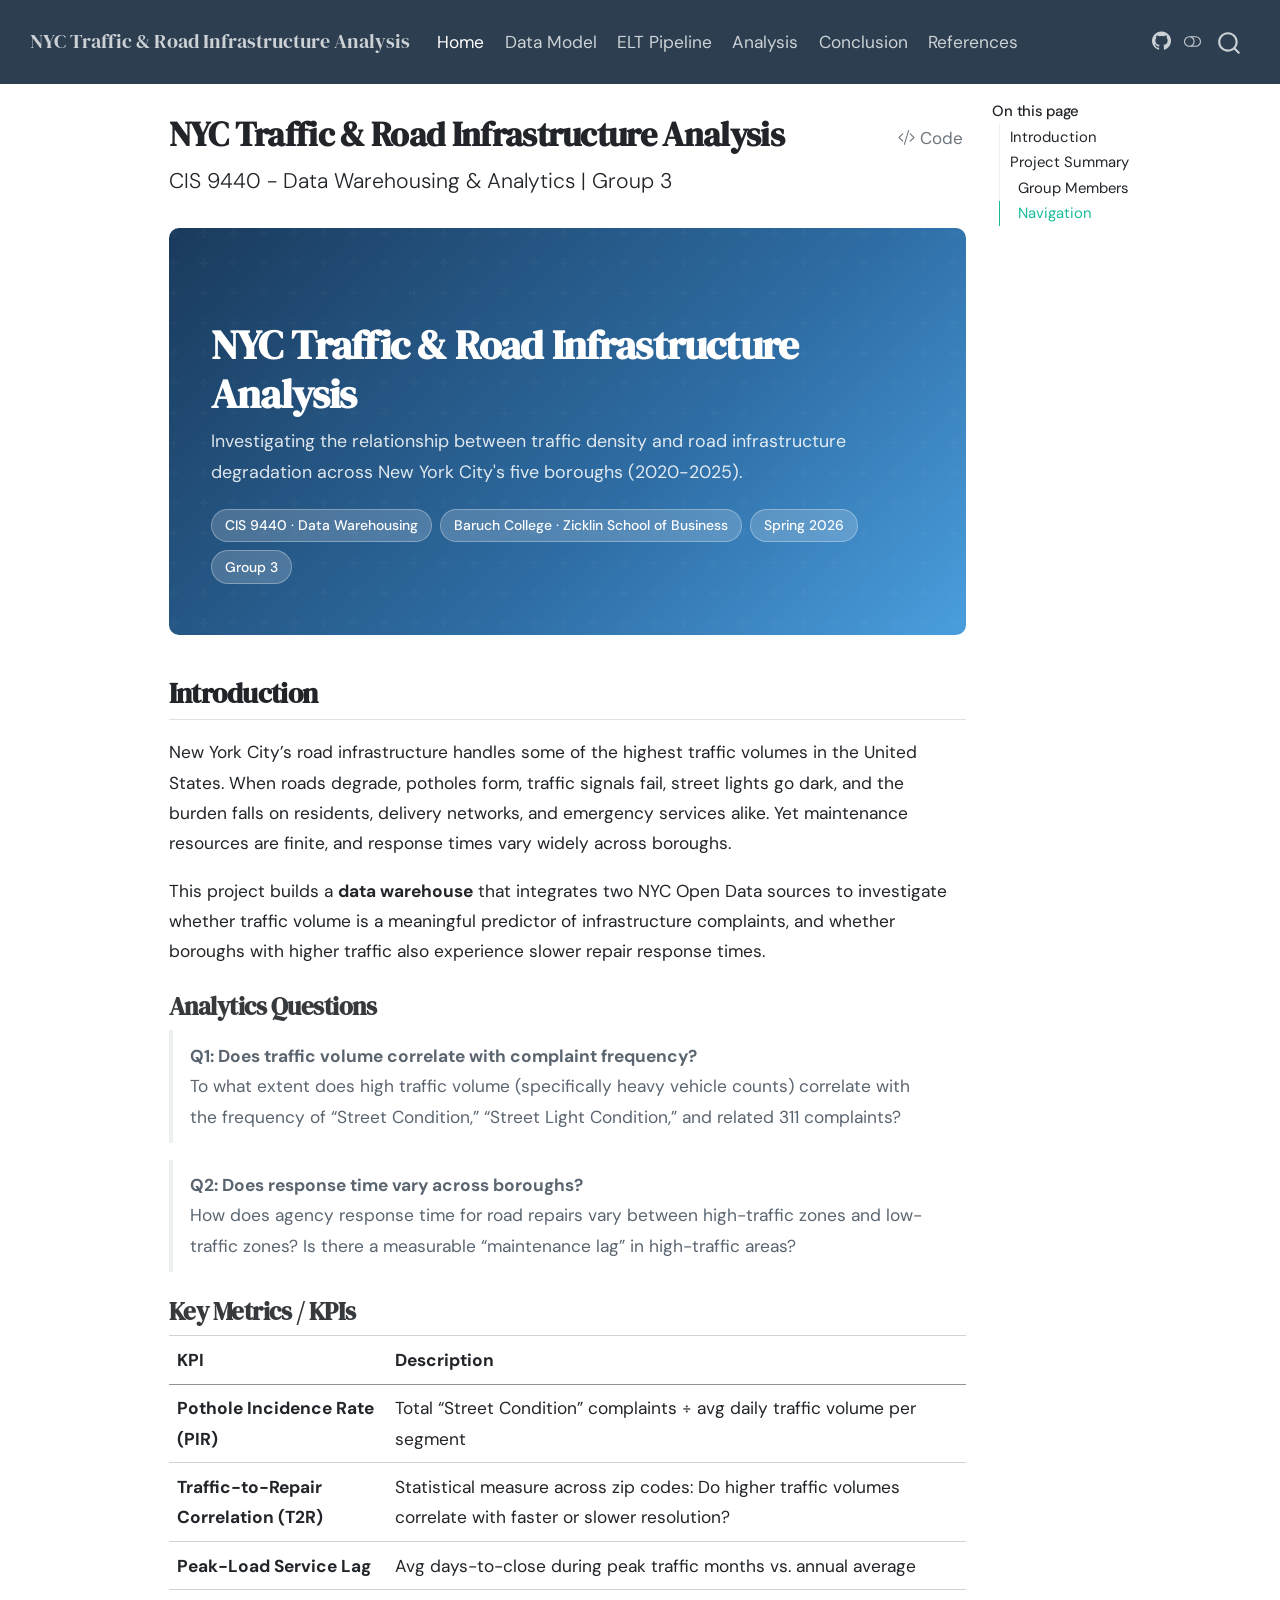
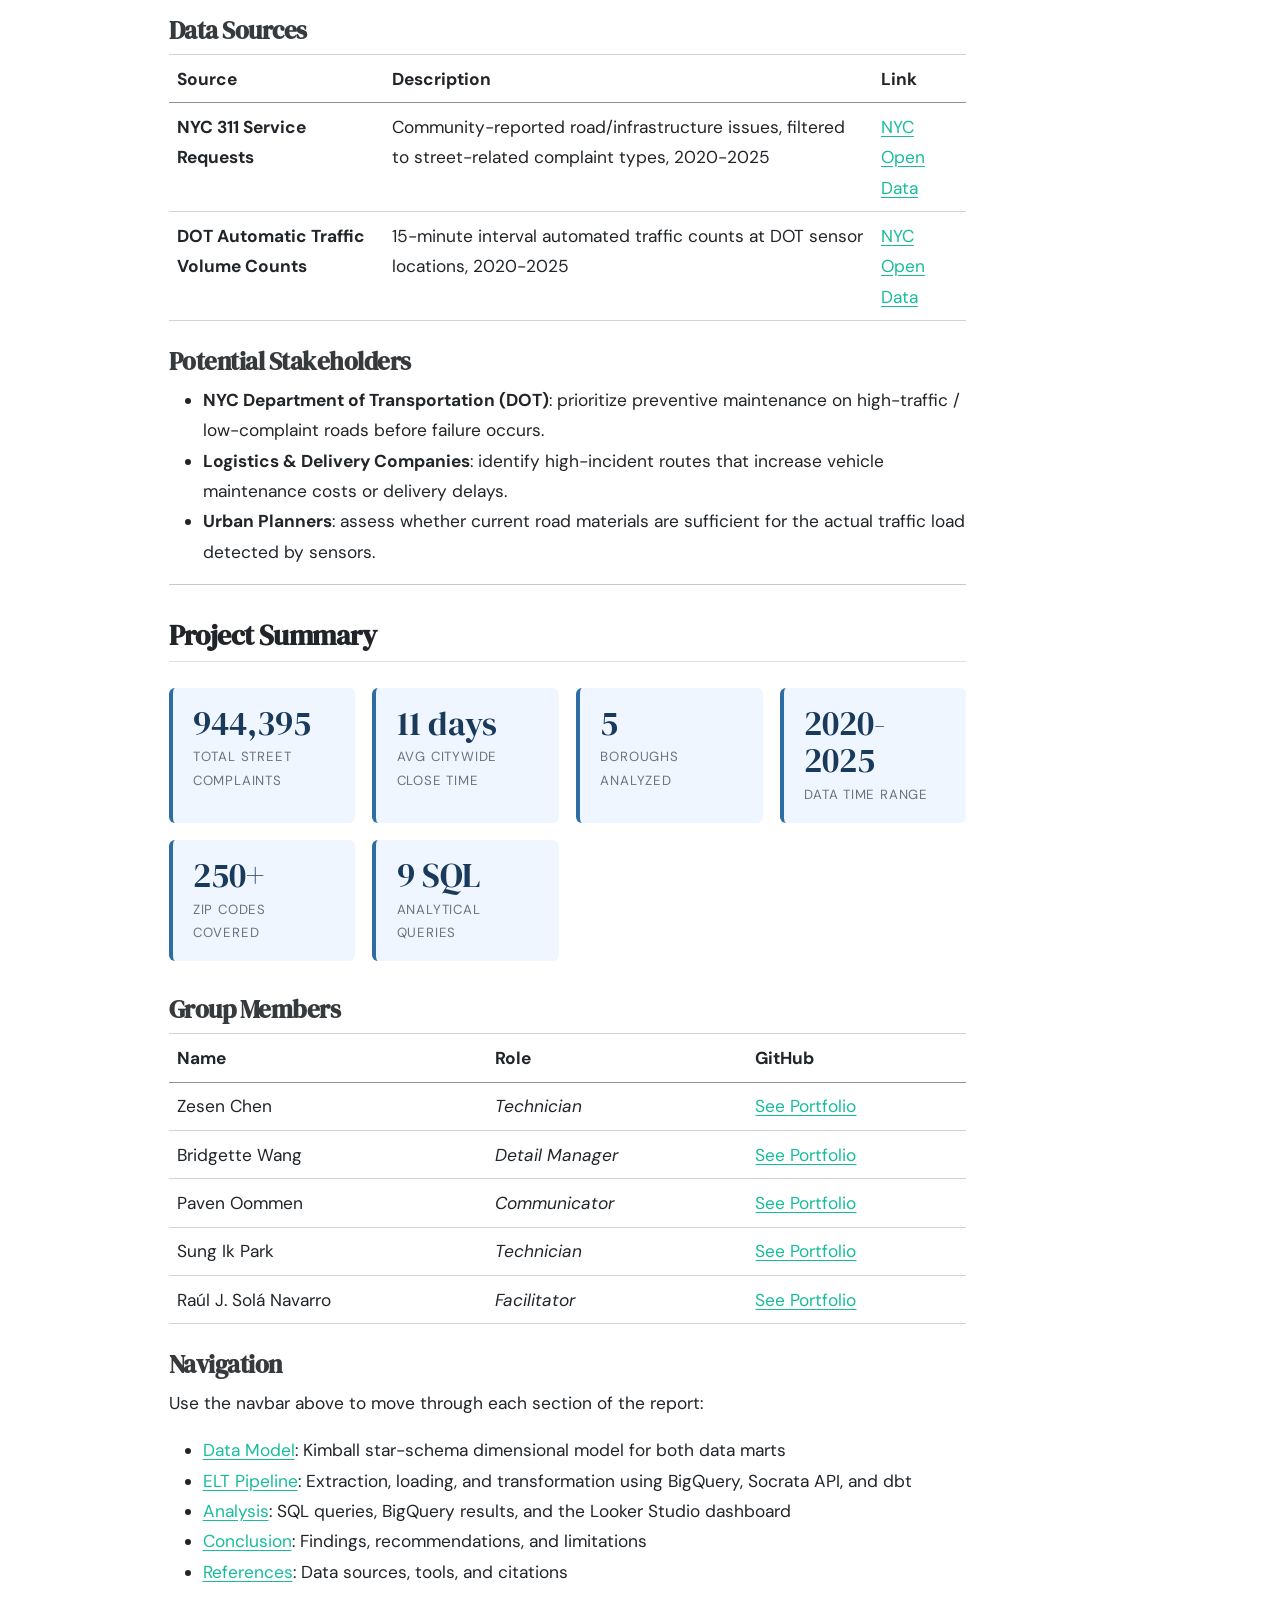
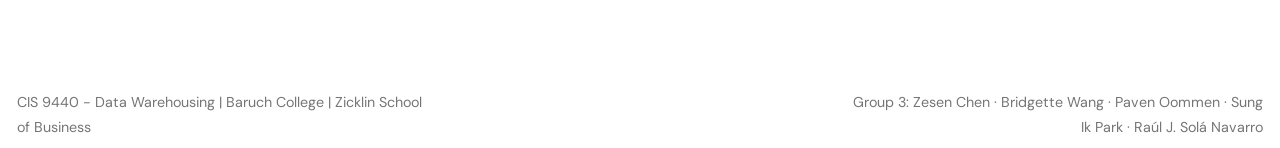
==== docs/index.html @ c773101d "Add final project report" ====
<!DOCTYPE html>
<html xmlns="http://www.w3.org/1999/xhtml" lang="en" xml:lang="en"><head>

<meta charset="utf-8">
<meta name="generator" content="quarto-1.8.27">

<meta name="viewport" content="width=device-width, initial-scale=1.0, user-scalable=yes">


<title>NYC Traffic &amp; Road Infrastructure Analysis</title>
<style>
code{white-space: pre-wrap;}
span.smallcaps{font-variant: small-caps;}
div.columns{display: flex; gap: min(4vw, 1.5em);}
div.column{flex: auto; overflow-x: auto;}
div.hanging-indent{margin-left: 1.5em; text-indent: -1.5em;}
ul.task-list{list-style: none;}
ul.task-list li input[type="checkbox"] {
  width: 0.8em;
  margin: 0 0.8em 0.2em -1em; /* quarto-specific, see https://github.com/quarto-dev/quarto-cli/issues/4556 */ 
  vertical-align: middle;
}
/* CSS for syntax highlighting */
html { -webkit-text-size-adjust: 100%; }
pre > code.sourceCode { white-space: pre; position: relative; }
pre > code.sourceCode > span { display: inline-block; line-height: 1.25; }
pre > code.sourceCode > span:empty { height: 1.2em; }
.sourceCode { overflow: visible; }
code.sourceCode > span { color: inherit; text-decoration: inherit; }
div.sourceCode { margin: 1em 0; }
pre.sourceCode { margin: 0; }
@media screen {
div.sourceCode { overflow: auto; }
}
@media print {
pre > code.sourceCode { white-space: pre-wrap; }
pre > code.sourceCode > span { text-indent: -5em; padding-left: 5em; }
}
pre.numberSource code
  { counter-reset: source-line 0; }
pre.numberSource code > span
  { position: relative; left: -4em; counter-increment: source-line; }
pre.numberSource code > span > a:first-child::before
  { content: counter(source-line);
    position: relative; left: -1em; text-align: right; vertical-align: baseline;
    border: none; display: inline-block;
    -webkit-touch-callout: none; -webkit-user-select: none;
    -khtml-user-select: none; -moz-user-select: none;
    -ms-user-select: none; user-select: none;
    padding: 0 4px; width: 4em;
  }
pre.numberSource { margin-left: 3em;  padding-left: 4px; }
div.sourceCode
  {   }
@media screen {
pre > code.sourceCode > span > a:first-child::before { text-decoration: underline; }
}
</style>


<script src="site_libs/quarto-nav/quarto-nav.js"></script>
<script src="site_libs/quarto-nav/headroom.min.js"></script>
<script src="site_libs/clipboard/clipboard.min.js"></script>
<script src="site_libs/quarto-search/autocomplete.umd.js"></script>
<script src="site_libs/quarto-search/fuse.min.js"></script>
<script src="site_libs/quarto-search/quarto-search.js"></script>
<meta name="quarto:offset" content="./">
<link href="./images/favicon.png" rel="icon" type="image/png">
<script src="site_libs/quarto-html/quarto.js" type="module"></script>
<script src="site_libs/quarto-html/tabsets/tabsets.js" type="module"></script>
<script src="site_libs/quarto-html/axe/axe-check.js" type="module"></script>
<script src="site_libs/quarto-html/popper.min.js"></script>
<script src="site_libs/quarto-html/tippy.umd.min.js"></script>
<script src="site_libs/quarto-html/anchor.min.js"></script>
<link href="site_libs/quarto-html/tippy.css" rel="stylesheet">
<link href="site_libs/quarto-html/quarto-syntax-highlighting-8b4baf804e461d9b72633f0de59a0cac.css" rel="stylesheet" class="quarto-color-scheme" id="quarto-text-highlighting-styles">
<link href="site_libs/quarto-html/quarto-syntax-highlighting-dark-f1aadacce99040138bbb613f9330654f.css" rel="stylesheet" class="quarto-color-scheme quarto-color-alternate" id="quarto-text-highlighting-styles">
<link href="site_libs/quarto-html/quarto-syntax-highlighting-8b4baf804e461d9b72633f0de59a0cac.css" rel="stylesheet" class="quarto-color-scheme-extra" id="quarto-text-highlighting-styles">
<script src="site_libs/bootstrap/bootstrap.min.js"></script>
<link href="site_libs/bootstrap/bootstrap-icons.css" rel="stylesheet">
<link href="site_libs/bootstrap/bootstrap-7c8793e99a21e081e2bb8d69993efb75.min.css" rel="stylesheet" append-hash="true" class="quarto-color-scheme" id="quarto-bootstrap" data-mode="light">
<link href="site_libs/bootstrap/bootstrap-dark-6c9d4b6e8397689ef559897df4fbe577.min.css" rel="stylesheet" append-hash="true" class="quarto-color-scheme quarto-color-alternate" id="quarto-bootstrap" data-mode="dark">
<link href="site_libs/bootstrap/bootstrap-7c8793e99a21e081e2bb8d69993efb75.min.css" rel="stylesheet" append-hash="true" class="quarto-color-scheme-extra" id="quarto-bootstrap" data-mode="light">
<script id="quarto-search-options" type="application/json">{
  "location": "navbar",
  "copy-button": false,
  "collapse-after": 3,
  "panel-placement": "end",
  "type": "overlay",
  "limit": 50,
  "keyboard-shortcut": [
    "f",
    "/",
    "s"
  ],
  "show-item-context": false,
  "language": {
    "search-no-results-text": "No results",
    "search-matching-documents-text": "matching documents",
    "search-copy-link-title": "Copy link to search",
    "search-hide-matches-text": "Hide additional matches",
    "search-more-match-text": "more match in this document",
    "search-more-matches-text": "more matches in this document",
    "search-clear-button-title": "Clear",
    "search-text-placeholder": "",
    "search-detached-cancel-button-title": "Cancel",
    "search-submit-button-title": "Submit",
    "search-label": "Search"
  }
}</script>
<style>html{ scroll-behavior: smooth; }</style>


<link rel="stylesheet" href="styles.css">
</head>

<body class="nav-fixed quarto-light"><script id="quarto-html-before-body" type="application/javascript">
    const toggleBodyColorMode = (bsSheetEl) => {
      const mode = bsSheetEl.getAttribute("data-mode");
      const bodyEl = window.document.querySelector("body");
      if (mode === "dark") {
        bodyEl.classList.add("quarto-dark");
        bodyEl.classList.remove("quarto-light");
      } else {
        bodyEl.classList.add("quarto-light");
        bodyEl.classList.remove("quarto-dark");
      }
    }
    const toggleBodyColorPrimary = () => {
      const bsSheetEl = window.document.querySelector("link#quarto-bootstrap:not([rel=disabled-stylesheet])");
      if (bsSheetEl) {
        toggleBodyColorMode(bsSheetEl);
      }
    }
    const setColorSchemeToggle = (alternate) => {
      const toggles = window.document.querySelectorAll('.quarto-color-scheme-toggle');
      for (let i=0; i < toggles.length; i++) {
        const toggle = toggles[i];
        if (toggle) {
          if (alternate) {
            toggle.classList.add("alternate");
          } else {
            toggle.classList.remove("alternate");
          }
        }
      }
    };
    const toggleColorMode = (alternate) => {
      // Switch the stylesheets
      const primaryStylesheets = window.document.querySelectorAll('link.quarto-color-scheme:not(.quarto-color-alternate)');
      const alternateStylesheets = window.document.querySelectorAll('link.quarto-color-scheme.quarto-color-alternate');
      manageTransitions('#quarto-margin-sidebar .nav-link', false);
      if (alternate) {
        // note: dark is layered on light, we don't disable primary!
        enableStylesheet(alternateStylesheets);
        for (const sheetNode of alternateStylesheets) {
          if (sheetNode.id === "quarto-bootstrap") {
            toggleBodyColorMode(sheetNode);
          }
        }
      } else {
        disableStylesheet(alternateStylesheets);
        enableStylesheet(primaryStylesheets)
        toggleBodyColorPrimary();
      }
      manageTransitions('#quarto-margin-sidebar .nav-link', true);
      // Switch the toggles
      setColorSchemeToggle(alternate)
      // Hack to workaround the fact that safari doesn't
      // properly recolor the scrollbar when toggling (#1455)
      if (navigator.userAgent.indexOf('Safari') > 0 && navigator.userAgent.indexOf('Chrome') == -1) {
        manageTransitions("body", false);
        window.scrollTo(0, 1);
        setTimeout(() => {
          window.scrollTo(0, 0);
          manageTransitions("body", true);
        }, 40);
      }
    }
    const disableStylesheet = (stylesheets) => {
      for (let i=0; i < stylesheets.length; i++) {
        const stylesheet = stylesheets[i];
        stylesheet.rel = 'disabled-stylesheet';
      }
    }
    const enableStylesheet = (stylesheets) => {
      for (let i=0; i < stylesheets.length; i++) {
        const stylesheet = stylesheets[i];
        if(stylesheet.rel !== 'stylesheet') { // for Chrome, which will still FOUC without this check
          stylesheet.rel = 'stylesheet';
        }
      }
    }
    const manageTransitions = (selector, allowTransitions) => {
      const els = window.document.querySelectorAll(selector);
      for (let i=0; i < els.length; i++) {
        const el = els[i];
        if (allowTransitions) {
          el.classList.remove('notransition');
        } else {
          el.classList.add('notransition');
        }
      }
    }
    const isFileUrl = () => {
      return window.location.protocol === 'file:';
    }
    const hasAlternateSentinel = () => {
      let styleSentinel = getColorSchemeSentinel();
      if (styleSentinel !== null) {
        return styleSentinel === "alternate";
      } else {
        return false;
      }
    }
    const setStyleSentinel = (alternate) => {
      const value = alternate ? "alternate" : "default";
      if (!isFileUrl()) {
        window.localStorage.setItem("quarto-color-scheme", value);
      } else {
        localAlternateSentinel = value;
      }
    }
    const getColorSchemeSentinel = () => {
      if (!isFileUrl()) {
        const storageValue = window.localStorage.getItem("quarto-color-scheme");
        return storageValue != null ? storageValue : localAlternateSentinel;
      } else {
        return localAlternateSentinel;
      }
    }
    const toggleGiscusIfUsed = (isAlternate, darkModeDefault) => {
      const baseTheme = document.querySelector('#giscus-base-theme')?.value ?? 'light';
      const alternateTheme = document.querySelector('#giscus-alt-theme')?.value ?? 'dark';
      let newTheme = '';
      if(authorPrefersDark) {
        newTheme = isAlternate ? baseTheme : alternateTheme;
      } else {
        newTheme = isAlternate ? alternateTheme : baseTheme;
      }
      const changeGiscusTheme = () => {
        // From: https://github.com/giscus/giscus/issues/336
        const sendMessage = (message) => {
          const iframe = document.querySelector('iframe.giscus-frame');
          if (!iframe) return;
          iframe.contentWindow.postMessage({ giscus: message }, 'https://giscus.app');
        }
        sendMessage({
          setConfig: {
            theme: newTheme
          }
        });
      }
      const isGiscussLoaded = window.document.querySelector('iframe.giscus-frame') !== null;
      if (isGiscussLoaded) {
        changeGiscusTheme();
      }
    };
    const authorPrefersDark = false;
    const darkModeDefault = authorPrefersDark;
      document.querySelector('link#quarto-text-highlighting-styles.quarto-color-scheme-extra').rel = 'disabled-stylesheet';
      document.querySelector('link#quarto-bootstrap.quarto-color-scheme-extra').rel = 'disabled-stylesheet';
    let localAlternateSentinel = darkModeDefault ? 'alternate' : 'default';
    // Dark / light mode switch
    window.quartoToggleColorScheme = () => {
      // Read the current dark / light value
      let toAlternate = !hasAlternateSentinel();
      toggleColorMode(toAlternate);
      setStyleSentinel(toAlternate);
      toggleGiscusIfUsed(toAlternate, darkModeDefault);
      window.dispatchEvent(new Event('resize'));
    };
    // Switch to dark mode if need be
    if (hasAlternateSentinel()) {
      toggleColorMode(true);
    } else {
      toggleColorMode(false);
    }
  </script>

<div id="quarto-search-results"></div>
  <header id="quarto-header" class="headroom fixed-top">
    <nav class="navbar navbar-expand-lg " data-bs-theme="dark">
      <div class="navbar-container container-fluid">
      <div class="navbar-brand-container mx-auto">
    <a class="navbar-brand" href="./index.html">
    <span class="navbar-title">NYC Traffic &amp; Road Infrastructure Analysis</span>
    </a>
  </div>
            <div id="quarto-search" class="" title="Search"></div>
          <button class="navbar-toggler" type="button" data-bs-toggle="collapse" data-bs-target="#navbarCollapse" aria-controls="navbarCollapse" role="menu" aria-expanded="false" aria-label="Toggle navigation" onclick="if (window.quartoToggleHeadroom) { window.quartoToggleHeadroom(); }">
  <span class="navbar-toggler-icon"></span>
</button>
          <div class="collapse navbar-collapse" id="navbarCollapse">
            <ul class="navbar-nav navbar-nav-scroll me-auto">
  <li class="nav-item">
    <a class="nav-link active" href="./index.html" aria-current="page"> 
<span class="menu-text">Home</span></a>
  </li>  
  <li class="nav-item">
    <a class="nav-link" href="./sections/02-dimensional-model.html"> 
<span class="menu-text">Data Model</span></a>
  </li>  
  <li class="nav-item">
    <a class="nav-link" href="./sections/03-elt-pipeline.html"> 
<span class="menu-text">ELT Pipeline</span></a>
  </li>  
  <li class="nav-item">
    <a class="nav-link" href="./sections/04-analysis.html"> 
<span class="menu-text">Analysis</span></a>
  </li>  
  <li class="nav-item">
    <a class="nav-link" href="./sections/05-conclusion.html"> 
<span class="menu-text">Conclusion</span></a>
  </li>  
  <li class="nav-item">
    <a class="nav-link" href="./sections/06-references.html"> 
<span class="menu-text">References</span></a>
  </li>  
</ul>
            <ul class="navbar-nav navbar-nav-scroll ms-auto">
  <li class="nav-item compact">
    <a class="nav-link" href="https://github.com/RaulSolaNavarro/nyc-analytics-project-rjsn"> <i class="bi bi-github" role="img" aria-label="GitHub">
</i> 
<span class="menu-text"></span></a>
  </li>  
</ul>
          </div> <!-- /navcollapse -->
            <div class="quarto-navbar-tools">
  <a href="" class="quarto-color-scheme-toggle quarto-navigation-tool  px-1" onclick="window.quartoToggleColorScheme(); return false;" title="Toggle dark mode"><i class="bi"></i></a>
</div>
      </div> <!-- /container-fluid -->
    </nav>
</header>
<!-- content -->
<div id="quarto-content" class="quarto-container page-columns page-rows-contents page-layout-article page-navbar">
<!-- sidebar -->
<!-- margin-sidebar -->
    <div id="quarto-margin-sidebar" class="sidebar margin-sidebar">
        <nav id="TOC" role="doc-toc" class="toc-active">
    <h2 id="toc-title">On this page</h2>
   
  <ul>
  <li><a href="#introduction" id="toc-introduction" class="nav-link active" data-scroll-target="#introduction">Introduction</a>
  <ul class="collapse">
  <li><a href="#analytics-questions" id="toc-analytics-questions" class="nav-link" data-scroll-target="#analytics-questions">Analytics Questions</a></li>
  <li><a href="#key-metrics-kpis" id="toc-key-metrics-kpis" class="nav-link" data-scroll-target="#key-metrics-kpis">Key Metrics / KPIs</a></li>
  <li><a href="#data-sources" id="toc-data-sources" class="nav-link" data-scroll-target="#data-sources">Data Sources</a></li>
  <li><a href="#potential-stakeholders" id="toc-potential-stakeholders" class="nav-link" data-scroll-target="#potential-stakeholders">Potential Stakeholders</a></li>
  </ul></li>
  <li><a href="#project-summary" id="toc-project-summary" class="nav-link" data-scroll-target="#project-summary">Project Summary</a>
  <ul class="collapse">
  <li><a href="#group-members" id="toc-group-members" class="nav-link" data-scroll-target="#group-members">Group Members</a></li>
  <li><a href="#navigation" id="toc-navigation" class="nav-link" data-scroll-target="#navigation">Navigation</a></li>
  </ul></li>
  </ul>
</nav>
    </div>
<!-- main -->
<main class="content" id="quarto-document-content">


<header id="title-block-header" class="quarto-title-block default">
<div class="quarto-title">
<div class="quarto-title-block"><div><h1 class="title">NYC Traffic &amp; Road Infrastructure Analysis</h1><button type="button" class="btn code-tools-button" id="quarto-code-tools-source"><i class="bi"></i> Code</button></div></div>
<p class="subtitle lead">CIS 9440 - Data Warehousing &amp; Analytics | Group 3</p>
</div>



<div class="quarto-title-meta">

    
  
    
  </div>
  


</header>


<div class="project-hero">
  <h1>NYC Traffic &amp; Road Infrastructure Analysis</h1>
  <p class="subtitle">
    Investigating the relationship between traffic density and road infrastructure
    degradation across New York City's five boroughs (2020-2025).
  </p>
  <div class="meta-tags">
    <span class="tag">CIS 9440 · Data Warehousing</span>
    <span class="tag">Baruch College · Zicklin School of Business</span>
    <span class="tag">Spring 2026</span>
    <span class="tag">Group 3</span>
  </div>
</div>
<section id="introduction" class="level2">
<h2 class="anchored" data-anchor-id="introduction">Introduction</h2>
<p>New York City’s road infrastructure handles some of the highest traffic volumes in the United States. When roads degrade, potholes form, traffic signals fail, street lights go dark, and the burden falls on residents, delivery networks, and emergency services alike. Yet maintenance resources are finite, and response times vary widely across boroughs.</p>
<p>This project builds a <strong>data warehouse</strong> that integrates two NYC Open Data sources to investigate whether traffic volume is a meaningful predictor of infrastructure complaints, and whether boroughs with higher traffic also experience slower repair response times.</p>
<section id="analytics-questions" class="level3">
<h3 class="anchored" data-anchor-id="analytics-questions">Analytics Questions</h3>
<blockquote class="blockquote">
<p><strong>Q1: Does traffic volume correlate with complaint frequency?</strong><br>
To what extent does high traffic volume (specifically heavy vehicle counts) correlate with the frequency of “Street Condition,” “Street Light Condition,” and related 311 complaints?</p>
</blockquote>
<blockquote class="blockquote">
<p><strong>Q2: Does response time vary across boroughs?</strong><br>
How does agency response time for road repairs vary between high-traffic zones and low-traffic zones? Is there a measurable “maintenance lag” in high-traffic areas?</p>
</blockquote>
</section>
<section id="key-metrics-kpis" class="level3">
<h3 class="anchored" data-anchor-id="key-metrics-kpis">Key Metrics / KPIs</h3>
<table class="caption-top table">
<colgroup>
<col style="width: 27%">
<col style="width: 72%">
</colgroup>
<thead>
<tr class="header">
<th>KPI</th>
<th>Description</th>
</tr>
</thead>
<tbody>
<tr class="odd">
<td><strong>Pothole Incidence Rate (PIR)</strong></td>
<td>Total “Street Condition” complaints ÷ avg daily traffic volume per segment</td>
</tr>
<tr class="even">
<td><strong>Traffic-to-Repair Correlation (T2R)</strong></td>
<td>Statistical measure across zip codes: Do higher traffic volumes correlate with faster or slower resolution?</td>
</tr>
<tr class="odd">
<td><strong>Peak-Load Service Lag</strong></td>
<td>Avg days-to-close during peak traffic months vs.&nbsp;annual average</td>
</tr>
</tbody>
</table>
</section>
<section id="data-sources" class="level3">
<h3 class="anchored" data-anchor-id="data-sources">Data Sources</h3>
<table class="caption-top table">
<thead>
<tr class="header">
<th>Source</th>
<th>Description</th>
<th>Link</th>
</tr>
</thead>
<tbody>
<tr class="odd">
<td><strong>NYC 311 Service Requests</strong></td>
<td>Community-reported road/infrastructure issues, filtered to street-related complaint types, 2020-2025</td>
<td><a href="https://data.cityofnewyork.us/Social-Services/NYC-311-Data/jrb2-thup/about_data">NYC Open Data</a></td>
</tr>
<tr class="even">
<td><strong>DOT Automatic Traffic Volume Counts</strong></td>
<td>15-minute interval automated traffic counts at DOT sensor locations, 2020-2025</td>
<td><a href="https://data.cityofnewyork.us/Transportation/Automated-Traffic-Volume-Counts/7ym2-waep">NYC Open Data</a></td>
</tr>
</tbody>
</table>
</section>
<section id="potential-stakeholders" class="level3">
<h3 class="anchored" data-anchor-id="potential-stakeholders">Potential Stakeholders</h3>
<ul>
<li><strong>NYC Department of Transportation (DOT)</strong>: prioritize preventive maintenance on high-traffic / low-complaint roads before failure occurs.</li>
<li><strong>Logistics &amp; Delivery Companies</strong>: identify high-incident routes that increase vehicle maintenance costs or delivery delays.</li>
<li><strong>Urban Planners</strong>: assess whether current road materials are sufficient for the actual traffic load detected by sensors.</li>
</ul>
<hr>
</section>
</section>
<section id="project-summary" class="level2">
<h2 class="anchored" data-anchor-id="project-summary">Project Summary</h2>
<div class="kpi-grid">
  <div class="kpi-card">
    <div class="kpi-value">944,395</div>
    <div class="kpi-label">Total street complaints</div>
  </div>
  <div class="kpi-card">
    <div class="kpi-value">11 days</div>
    <div class="kpi-label">Avg citywide close time</div>
  </div>
  <div class="kpi-card">
    <div class="kpi-value">5</div>
    <div class="kpi-label">Boroughs analyzed</div>
  </div>
  <div class="kpi-card">
    <div class="kpi-value">2020-2025</div>
    <div class="kpi-label">Data time range</div>
  </div>
  <div class="kpi-card">
    <div class="kpi-value">250+</div>
    <div class="kpi-label">ZIP codes covered</div>
  </div>
  <div class="kpi-card">
    <div class="kpi-value">9 SQL</div>
    <div class="kpi-label">Analytical queries</div>
  </div>
</div>
<section id="group-members" class="level3">
<h3 class="anchored" data-anchor-id="group-members">Group Members</h3>
<table class="caption-top table">
<thead>
<tr class="header">
<th>Name</th>
<th>Role</th>
<th>GitHub</th>
</tr>
</thead>
<tbody>
<tr class="odd">
<td>Zesen Chen</td>
<td><em>Technician</em></td>
<td><a href="https://github.com/ZesenS">See Portfolio</a></td>
</tr>
<tr class="even">
<td>Bridgette Wang</td>
<td><em>Detail Manager</em></td>
<td><a href="https://github.com/wqiaop-glitch">See Portfolio</a></td>
</tr>
<tr class="odd">
<td>Paven Oommen</td>
<td><em>Communicator</em></td>
<td><a href="https://github.com/PAVEN227">See Portfolio</a></td>
</tr>
<tr class="even">
<td>Sung Ik Park</td>
<td><em>Technician</em></td>
<td><a href="https://github.com/RaulSolaNavarro">See Portfolio</a></td>
</tr>
<tr class="odd">
<td>Raúl J. Solá Navarro</td>
<td><em>Facilitator</em></td>
<td><a href="https://github.com/RaulSolaNavarro">See Portfolio</a></td>
</tr>
</tbody>
</table>
</section>
<section id="navigation" class="level3">
<h3 class="anchored" data-anchor-id="navigation">Navigation</h3>
<p>Use the navbar above to move through each section of the report:</p>
<ul>
<li><strong><a href="./sections/02-dimensional-model.html">Data Model</a></strong>: Kimball star-schema dimensional model for both data marts</li>
<li><strong><a href="./sections/03-elt-pipeline.html">ELT Pipeline</a></strong>: Extraction, loading, and transformation using BigQuery, Socrata API, and dbt</li>
<li><strong><a href="./sections/04-analysis.html">Analysis</a></strong>: SQL queries, BigQuery results, and the Looker Studio dashboard</li>
<li><strong><a href="./sections/05-conclusion.html">Conclusion</a></strong>: Findings, recommendations, and limitations</li>
<li><strong><a href="./sections/06-references.html">References</a></strong>: Data sources, tools, and citations</li>
</ul>


<!-- -->

</section>
</section>

</main> <!-- /main -->
<script id="quarto-html-after-body" type="application/javascript">
  window.document.addEventListener("DOMContentLoaded", function (event) {
    // Ensure there is a toggle, if there isn't float one in the top right
    if (window.document.querySelector('.quarto-color-scheme-toggle') === null) {
      const a = window.document.createElement('a');
      a.classList.add('top-right');
      a.classList.add('quarto-color-scheme-toggle');
      a.href = "";
      a.onclick = function() { try { window.quartoToggleColorScheme(); } catch {} return false; };
      const i = window.document.createElement("i");
      i.classList.add('bi');
      a.appendChild(i);
      window.document.body.appendChild(a);
    }
    setColorSchemeToggle(hasAlternateSentinel())
    const icon = "";
    const anchorJS = new window.AnchorJS();
    anchorJS.options = {
      placement: 'right',
      icon: icon
    };
    anchorJS.add('.anchored');
    const isCodeAnnotation = (el) => {
      for (const clz of el.classList) {
        if (clz.startsWith('code-annotation-')) {                     
          return true;
        }
      }
      return false;
    }
    const onCopySuccess = function(e) {
      // button target
      const button = e.trigger;
      // don't keep focus
      button.blur();
      // flash "checked"
      button.classList.add('code-copy-button-checked');
      var currentTitle = button.getAttribute("title");
      button.setAttribute("title", "Copied!");
      let tooltip;
      if (window.bootstrap) {
        button.setAttribute("data-bs-toggle", "tooltip");
        button.setAttribute("data-bs-placement", "left");
        button.setAttribute("data-bs-title", "Copied!");
        tooltip = new bootstrap.Tooltip(button, 
          { trigger: "manual", 
            customClass: "code-copy-button-tooltip",
            offset: [0, -8]});
        tooltip.show();    
      }
      setTimeout(function() {
        if (tooltip) {
          tooltip.hide();
          button.removeAttribute("data-bs-title");
          button.removeAttribute("data-bs-toggle");
          button.removeAttribute("data-bs-placement");
        }
        button.setAttribute("title", currentTitle);
        button.classList.remove('code-copy-button-checked');
      }, 1000);
      // clear code selection
      e.clearSelection();
    }
    const getTextToCopy = function(trigger) {
      const outerScaffold = trigger.parentElement.cloneNode(true);
      const codeEl = outerScaffold.querySelector('code');
      for (const childEl of codeEl.children) {
        if (isCodeAnnotation(childEl)) {
          childEl.remove();
        }
      }
      return codeEl.innerText;
    }
    const clipboard = new window.ClipboardJS('.code-copy-button:not([data-in-quarto-modal])', {
      text: getTextToCopy
    });
    clipboard.on('success', onCopySuccess);
    if (window.document.getElementById('quarto-embedded-source-code-modal')) {
      const clipboardModal = new window.ClipboardJS('.code-copy-button[data-in-quarto-modal]', {
        text: getTextToCopy,
        container: window.document.getElementById('quarto-embedded-source-code-modal')
      });
      clipboardModal.on('success', onCopySuccess);
    }
    const viewSource = window.document.getElementById('quarto-view-source') ||
                       window.document.getElementById('quarto-code-tools-source');
    if (viewSource) {
      const sourceUrl = viewSource.getAttribute("data-quarto-source-url");
      viewSource.addEventListener("click", function(e) {
        if (sourceUrl) {
          // rstudio viewer pane
          if (/\bcapabilities=\b/.test(window.location)) {
            window.open(sourceUrl);
          } else {
            window.location.href = sourceUrl;
          }
        } else {
          const modal = new bootstrap.Modal(document.getElementById('quarto-embedded-source-code-modal'));
          modal.show();
        }
        return false;
      });
    }
    function toggleCodeHandler(show) {
      return function(e) {
        const detailsSrc = window.document.querySelectorAll(".cell > details > .sourceCode");
        for (let i=0; i<detailsSrc.length; i++) {
          const details = detailsSrc[i].parentElement;
          if (show) {
            details.open = true;
          } else {
            details.removeAttribute("open");
          }
        }
        const cellCodeDivs = window.document.querySelectorAll(".cell > .sourceCode");
        const fromCls = show ? "hidden" : "unhidden";
        const toCls = show ? "unhidden" : "hidden";
        for (let i=0; i<cellCodeDivs.length; i++) {
          const codeDiv = cellCodeDivs[i];
          if (codeDiv.classList.contains(fromCls)) {
            codeDiv.classList.remove(fromCls);
            codeDiv.classList.add(toCls);
          } 
        }
        return false;
      }
    }
    const hideAllCode = window.document.getElementById("quarto-hide-all-code");
    if (hideAllCode) {
      hideAllCode.addEventListener("click", toggleCodeHandler(false));
    }
    const showAllCode = window.document.getElementById("quarto-show-all-code");
    if (showAllCode) {
      showAllCode.addEventListener("click", toggleCodeHandler(true));
    }
      var localhostRegex = new RegExp(/^(?:http|https):\/\/localhost\:?[0-9]*\//);
      var mailtoRegex = new RegExp(/^mailto:/);
        var filterRegex = new RegExp('/' + window.location.host + '/');
      var isInternal = (href) => {
          return filterRegex.test(href) || localhostRegex.test(href) || mailtoRegex.test(href);
      }
      // Inspect non-navigation links and adorn them if external
     var links = window.document.querySelectorAll('a[href]:not(.nav-link):not(.navbar-brand):not(.toc-action):not(.sidebar-link):not(.sidebar-item-toggle):not(.pagination-link):not(.no-external):not([aria-hidden]):not(.dropdown-item):not(.quarto-navigation-tool):not(.about-link)');
      for (var i=0; i<links.length; i++) {
        const link = links[i];
        if (!isInternal(link.href)) {
          // undo the damage that might have been done by quarto-nav.js in the case of
          // links that we want to consider external
          if (link.dataset.originalHref !== undefined) {
            link.href = link.dataset.originalHref;
          }
        }
      }
    function tippyHover(el, contentFn, onTriggerFn, onUntriggerFn) {
      const config = {
        allowHTML: true,
        maxWidth: 500,
        delay: 100,
        arrow: false,
        appendTo: function(el) {
            return el.parentElement;
        },
        interactive: true,
        interactiveBorder: 10,
        theme: 'quarto',
        placement: 'bottom-start',
      };
      if (contentFn) {
        config.content = contentFn;
      }
      if (onTriggerFn) {
        config.onTrigger = onTriggerFn;
      }
      if (onUntriggerFn) {
        config.onUntrigger = onUntriggerFn;
      }
      window.tippy(el, config); 
    }
    const noterefs = window.document.querySelectorAll('a[role="doc-noteref"]');
    for (var i=0; i<noterefs.length; i++) {
      const ref = noterefs[i];
      tippyHover(ref, function() {
        // use id or data attribute instead here
        let href = ref.getAttribute('data-footnote-href') || ref.getAttribute('href');
        try { href = new URL(href).hash; } catch {}
        const id = href.replace(/^#\/?/, "");
        const note = window.document.getElementById(id);
        if (note) {
          return note.innerHTML;
        } else {
          return "";
        }
      });
    }
    const xrefs = window.document.querySelectorAll('a.quarto-xref');
    const processXRef = (id, note) => {
      // Strip column container classes
      const stripColumnClz = (el) => {
        el.classList.remove("page-full", "page-columns");
        if (el.children) {
          for (const child of el.children) {
            stripColumnClz(child);
          }
        }
      }
      stripColumnClz(note)
      if (id === null || id.startsWith('sec-')) {
        // Special case sections, only their first couple elements
        const container = document.createElement("div");
        if (note.children && note.children.length > 2) {
          container.appendChild(note.children[0].cloneNode(true));
          for (let i = 1; i < note.children.length; i++) {
            const child = note.children[i];
            if (child.tagName === "P" && child.innerText === "") {
              continue;
            } else {
              container.appendChild(child.cloneNode(true));
              break;
            }
          }
          if (window.Quarto?.typesetMath) {
            window.Quarto.typesetMath(container);
          }
          return container.innerHTML
        } else {
          if (window.Quarto?.typesetMath) {
            window.Quarto.typesetMath(note);
          }
          return note.innerHTML;
        }
      } else {
        // Remove any anchor links if they are present
        const anchorLink = note.querySelector('a.anchorjs-link');
        if (anchorLink) {
          anchorLink.remove();
        }
        if (window.Quarto?.typesetMath) {
          window.Quarto.typesetMath(note);
        }
        if (note.classList.contains("callout")) {
          return note.outerHTML;
        } else {
          return note.innerHTML;
        }
      }
    }
    for (var i=0; i<xrefs.length; i++) {
      const xref = xrefs[i];
      tippyHover(xref, undefined, function(instance) {
        instance.disable();
        let url = xref.getAttribute('href');
        let hash = undefined; 
        if (url.startsWith('#')) {
          hash = url;
        } else {
          try { hash = new URL(url).hash; } catch {}
        }
        if (hash) {
          const id = hash.replace(/^#\/?/, "");
          const note = window.document.getElementById(id);
          if (note !== null) {
            try {
              const html = processXRef(id, note.cloneNode(true));
              instance.setContent(html);
            } finally {
              instance.enable();
              instance.show();
            }
          } else {
            // See if we can fetch this
            fetch(url.split('#')[0])
            .then(res => res.text())
            .then(html => {
              const parser = new DOMParser();
              const htmlDoc = parser.parseFromString(html, "text/html");
              const note = htmlDoc.getElementById(id);
              if (note !== null) {
                const html = processXRef(id, note);
                instance.setContent(html);
              } 
            }).finally(() => {
              instance.enable();
              instance.show();
            });
          }
        } else {
          // See if we can fetch a full url (with no hash to target)
          // This is a special case and we should probably do some content thinning / targeting
          fetch(url)
          .then(res => res.text())
          .then(html => {
            const parser = new DOMParser();
            const htmlDoc = parser.parseFromString(html, "text/html");
            const note = htmlDoc.querySelector('main.content');
            if (note !== null) {
              // This should only happen for chapter cross references
              // (since there is no id in the URL)
              // remove the first header
              if (note.children.length > 0 && note.children[0].tagName === "HEADER") {
                note.children[0].remove();
              }
              const html = processXRef(null, note);
              instance.setContent(html);
            } 
          }).finally(() => {
            instance.enable();
            instance.show();
          });
        }
      }, function(instance) {
      });
    }
        let selectedAnnoteEl;
        const selectorForAnnotation = ( cell, annotation) => {
          let cellAttr = 'data-code-cell="' + cell + '"';
          let lineAttr = 'data-code-annotation="' +  annotation + '"';
          const selector = 'span[' + cellAttr + '][' + lineAttr + ']';
          return selector;
        }
        const selectCodeLines = (annoteEl) => {
          const doc = window.document;
          const targetCell = annoteEl.getAttribute("data-target-cell");
          const targetAnnotation = annoteEl.getAttribute("data-target-annotation");
          const annoteSpan = window.document.querySelector(selectorForAnnotation(targetCell, targetAnnotation));
          const lines = annoteSpan.getAttribute("data-code-lines").split(",");
          const lineIds = lines.map((line) => {
            return targetCell + "-" + line;
          })
          let top = null;
          let height = null;
          let parent = null;
          if (lineIds.length > 0) {
              //compute the position of the single el (top and bottom and make a div)
              const el = window.document.getElementById(lineIds[0]);
              top = el.offsetTop;
              height = el.offsetHeight;
              parent = el.parentElement.parentElement;
            if (lineIds.length > 1) {
              const lastEl = window.document.getElementById(lineIds[lineIds.length - 1]);
              const bottom = lastEl.offsetTop + lastEl.offsetHeight;
              height = bottom - top;
            }
            if (top !== null && height !== null && parent !== null) {
              // cook up a div (if necessary) and position it 
              let div = window.document.getElementById("code-annotation-line-highlight");
              if (div === null) {
                div = window.document.createElement("div");
                div.setAttribute("id", "code-annotation-line-highlight");
                div.style.position = 'absolute';
                parent.appendChild(div);
              }
              div.style.top = top - 2 + "px";
              div.style.height = height + 4 + "px";
              div.style.left = 0;
              let gutterDiv = window.document.getElementById("code-annotation-line-highlight-gutter");
              if (gutterDiv === null) {
                gutterDiv = window.document.createElement("div");
                gutterDiv.setAttribute("id", "code-annotation-line-highlight-gutter");
                gutterDiv.style.position = 'absolute';
                const codeCell = window.document.getElementById(targetCell);
                const gutter = codeCell.querySelector('.code-annotation-gutter');
                gutter.appendChild(gutterDiv);
              }
              gutterDiv.style.top = top - 2 + "px";
              gutterDiv.style.height = height + 4 + "px";
            }
            selectedAnnoteEl = annoteEl;
          }
        };
        const unselectCodeLines = () => {
          const elementsIds = ["code-annotation-line-highlight", "code-annotation-line-highlight-gutter"];
          elementsIds.forEach((elId) => {
            const div = window.document.getElementById(elId);
            if (div) {
              div.remove();
            }
          });
          selectedAnnoteEl = undefined;
        };
          // Handle positioning of the toggle
      window.addEventListener(
        "resize",
        throttle(() => {
          elRect = undefined;
          if (selectedAnnoteEl) {
            selectCodeLines(selectedAnnoteEl);
          }
        }, 10)
      );
      function throttle(fn, ms) {
      let throttle = false;
      let timer;
        return (...args) => {
          if(!throttle) { // first call gets through
              fn.apply(this, args);
              throttle = true;
          } else { // all the others get throttled
              if(timer) clearTimeout(timer); // cancel #2
              timer = setTimeout(() => {
                fn.apply(this, args);
                timer = throttle = false;
              }, ms);
          }
        };
      }
        // Attach click handler to the DT
        const annoteDls = window.document.querySelectorAll('dt[data-target-cell]');
        for (const annoteDlNode of annoteDls) {
          annoteDlNode.addEventListener('click', (event) => {
            const clickedEl = event.target;
            if (clickedEl !== selectedAnnoteEl) {
              unselectCodeLines();
              const activeEl = window.document.querySelector('dt[data-target-cell].code-annotation-active');
              if (activeEl) {
                activeEl.classList.remove('code-annotation-active');
              }
              selectCodeLines(clickedEl);
              clickedEl.classList.add('code-annotation-active');
            } else {
              // Unselect the line
              unselectCodeLines();
              clickedEl.classList.remove('code-annotation-active');
            }
          });
        }
    const findCites = (el) => {
      const parentEl = el.parentElement;
      if (parentEl) {
        const cites = parentEl.dataset.cites;
        if (cites) {
          return {
            el,
            cites: cites.split(' ')
          };
        } else {
          return findCites(el.parentElement)
        }
      } else {
        return undefined;
      }
    };
    var bibliorefs = window.document.querySelectorAll('a[role="doc-biblioref"]');
    for (var i=0; i<bibliorefs.length; i++) {
      const ref = bibliorefs[i];
      const citeInfo = findCites(ref);
      if (citeInfo) {
        tippyHover(citeInfo.el, function() {
          var popup = window.document.createElement('div');
          citeInfo.cites.forEach(function(cite) {
            var citeDiv = window.document.createElement('div');
            citeDiv.classList.add('hanging-indent');
            citeDiv.classList.add('csl-entry');
            var biblioDiv = window.document.getElementById('ref-' + cite);
            if (biblioDiv) {
              citeDiv.innerHTML = biblioDiv.innerHTML;
            }
            popup.appendChild(citeDiv);
          });
          return popup.innerHTML;
        });
      }
    }
  });
  </script><div class="modal fade" id="quarto-embedded-source-code-modal" tabindex="-1" aria-labelledby="quarto-embedded-source-code-modal-label" aria-hidden="true"><div class="modal-dialog modal-dialog-scrollable"><div class="modal-content"><div class="modal-header"><h5 class="modal-title" id="quarto-embedded-source-code-modal-label">Source Code</h5><button class="btn-close" data-bs-dismiss="modal"></button></div><div class="modal-body"><div class="">
<div class="code-copy-outer-scaffold"><div class="sourceCode" id="cb1" data-shortcodes="false"><pre class="sourceCode markdown code-with-copy"><code class="sourceCode markdown"><span id="cb1-1"><a href="#cb1-1" aria-hidden="true" tabindex="-1"></a><span class="co">---</span></span>
<span id="cb1-2"><a href="#cb1-2" aria-hidden="true" tabindex="-1"></a><span class="an">title:</span><span class="co"> "NYC Traffic &amp; Road Infrastructure Analysis"</span></span>
<span id="cb1-3"><a href="#cb1-3" aria-hidden="true" tabindex="-1"></a><span class="an">subtitle:</span><span class="co"> "CIS 9440 - Data Warehousing &amp; Analytics | Group 3"</span></span>
<span id="cb1-4"><a href="#cb1-4" aria-hidden="true" tabindex="-1"></a><span class="co">---</span></span>
<span id="cb1-5"><a href="#cb1-5" aria-hidden="true" tabindex="-1"></a></span>
<span id="cb1-6"><a href="#cb1-6" aria-hidden="true" tabindex="-1"></a><span class="in">```{=html}</span></span>
<span id="cb1-7"><a href="#cb1-7" aria-hidden="true" tabindex="-1"></a><span class="in">&lt;div class="project-hero"&gt;</span></span>
<span id="cb1-8"><a href="#cb1-8" aria-hidden="true" tabindex="-1"></a><span class="in">  &lt;h1&gt;NYC Traffic &amp;amp; Road Infrastructure Analysis&lt;/h1&gt;</span></span>
<span id="cb1-9"><a href="#cb1-9" aria-hidden="true" tabindex="-1"></a><span class="in">  &lt;p class="subtitle"&gt;</span></span>
<span id="cb1-10"><a href="#cb1-10" aria-hidden="true" tabindex="-1"></a><span class="in">    Investigating the relationship between traffic density and road infrastructure</span></span>
<span id="cb1-11"><a href="#cb1-11" aria-hidden="true" tabindex="-1"></a><span class="in">    degradation across New York City's five boroughs (2020-2025).</span></span>
<span id="cb1-12"><a href="#cb1-12" aria-hidden="true" tabindex="-1"></a><span class="in">  &lt;/p&gt;</span></span>
<span id="cb1-13"><a href="#cb1-13" aria-hidden="true" tabindex="-1"></a><span class="in">  &lt;div class="meta-tags"&gt;</span></span>
<span id="cb1-14"><a href="#cb1-14" aria-hidden="true" tabindex="-1"></a><span class="in">    &lt;span class="tag"&gt;CIS 9440 · Data Warehousing&lt;/span&gt;</span></span>
<span id="cb1-15"><a href="#cb1-15" aria-hidden="true" tabindex="-1"></a><span class="in">    &lt;span class="tag"&gt;Baruch College · Zicklin School of Business&lt;/span&gt;</span></span>
<span id="cb1-16"><a href="#cb1-16" aria-hidden="true" tabindex="-1"></a><span class="in">    &lt;span class="tag"&gt;Spring 2026&lt;/span&gt;</span></span>
<span id="cb1-17"><a href="#cb1-17" aria-hidden="true" tabindex="-1"></a><span class="in">    &lt;span class="tag"&gt;Group 3&lt;/span&gt;</span></span>
<span id="cb1-18"><a href="#cb1-18" aria-hidden="true" tabindex="-1"></a><span class="in">  &lt;/div&gt;</span></span>
<span id="cb1-19"><a href="#cb1-19" aria-hidden="true" tabindex="-1"></a><span class="in">&lt;/div&gt;</span></span>
<span id="cb1-20"><a href="#cb1-20" aria-hidden="true" tabindex="-1"></a><span class="in">```</span></span>
<span id="cb1-21"><a href="#cb1-21" aria-hidden="true" tabindex="-1"></a></span>
<span id="cb1-22"><a href="#cb1-22" aria-hidden="true" tabindex="-1"></a><span class="fu">## Introduction</span></span>
<span id="cb1-23"><a href="#cb1-23" aria-hidden="true" tabindex="-1"></a></span>
<span id="cb1-24"><a href="#cb1-24" aria-hidden="true" tabindex="-1"></a>New York City's road infrastructure handles some of the highest traffic volumes in</span>
<span id="cb1-25"><a href="#cb1-25" aria-hidden="true" tabindex="-1"></a>the United States. When roads degrade, potholes form, traffic signals fail, street</span>
<span id="cb1-26"><a href="#cb1-26" aria-hidden="true" tabindex="-1"></a>lights go dark, and the burden falls on residents, delivery networks, and emergency</span>
<span id="cb1-27"><a href="#cb1-27" aria-hidden="true" tabindex="-1"></a>services alike. Yet maintenance resources are finite, and response times vary widely</span>
<span id="cb1-28"><a href="#cb1-28" aria-hidden="true" tabindex="-1"></a>across boroughs.</span>
<span id="cb1-29"><a href="#cb1-29" aria-hidden="true" tabindex="-1"></a></span>
<span id="cb1-30"><a href="#cb1-30" aria-hidden="true" tabindex="-1"></a>This project builds a **data warehouse** that integrates two NYC Open Data sources</span>
<span id="cb1-31"><a href="#cb1-31" aria-hidden="true" tabindex="-1"></a>to investigate whether traffic volume is a meaningful predictor of infrastructure</span>
<span id="cb1-32"><a href="#cb1-32" aria-hidden="true" tabindex="-1"></a>complaints, and whether boroughs with higher traffic also experience slower repair</span>
<span id="cb1-33"><a href="#cb1-33" aria-hidden="true" tabindex="-1"></a>response times.</span>
<span id="cb1-34"><a href="#cb1-34" aria-hidden="true" tabindex="-1"></a></span>
<span id="cb1-35"><a href="#cb1-35" aria-hidden="true" tabindex="-1"></a><span class="fu">### Analytics Questions</span></span>
<span id="cb1-36"><a href="#cb1-36" aria-hidden="true" tabindex="-1"></a></span>
<span id="cb1-37"><a href="#cb1-37" aria-hidden="true" tabindex="-1"></a><span class="at">&gt; **Q1: Does traffic volume correlate with complaint frequency?**</span>  </span>
<span id="cb1-38"><a href="#cb1-38" aria-hidden="true" tabindex="-1"></a><span class="at">&gt; To what extent does high traffic volume (specifically heavy vehicle counts)</span></span>
<span id="cb1-39"><a href="#cb1-39" aria-hidden="true" tabindex="-1"></a><span class="at">&gt; correlate with the frequency of "Street Condition," "Street Light Condition,"</span></span>
<span id="cb1-40"><a href="#cb1-40" aria-hidden="true" tabindex="-1"></a><span class="at">&gt; and related 311 complaints?</span></span>
<span id="cb1-41"><a href="#cb1-41" aria-hidden="true" tabindex="-1"></a></span>
<span id="cb1-42"><a href="#cb1-42" aria-hidden="true" tabindex="-1"></a><span class="at">&gt; **Q2: Does response time vary across boroughs?**</span>  </span>
<span id="cb1-43"><a href="#cb1-43" aria-hidden="true" tabindex="-1"></a><span class="at">&gt; How does agency response time for road repairs vary between high-traffic zones</span></span>
<span id="cb1-44"><a href="#cb1-44" aria-hidden="true" tabindex="-1"></a><span class="at">&gt; and low-traffic zones? Is there a measurable "maintenance lag" in high-traffic areas?</span></span>
<span id="cb1-45"><a href="#cb1-45" aria-hidden="true" tabindex="-1"></a></span>
<span id="cb1-46"><a href="#cb1-46" aria-hidden="true" tabindex="-1"></a><span class="fu">### Key Metrics / KPIs</span></span>
<span id="cb1-47"><a href="#cb1-47" aria-hidden="true" tabindex="-1"></a></span>
<span id="cb1-48"><a href="#cb1-48" aria-hidden="true" tabindex="-1"></a><span class="pp">|</span> KPI <span class="pp">|</span> Description <span class="pp">|</span></span>
<span id="cb1-49"><a href="#cb1-49" aria-hidden="true" tabindex="-1"></a><span class="pp">|-----|-------------|</span></span>
<span id="cb1-50"><a href="#cb1-50" aria-hidden="true" tabindex="-1"></a><span class="pp">|</span> **Pothole Incidence Rate (PIR)** <span class="pp">|</span> Total "Street Condition" complaints ÷ avg daily traffic volume per segment <span class="pp">|</span></span>
<span id="cb1-51"><a href="#cb1-51" aria-hidden="true" tabindex="-1"></a><span class="pp">|</span> **Traffic-to-Repair Correlation (T2R)** <span class="pp">|</span> Statistical measure across zip codes: Do higher traffic volumes correlate with faster or slower resolution? <span class="pp">|</span></span>
<span id="cb1-52"><a href="#cb1-52" aria-hidden="true" tabindex="-1"></a><span class="pp">|</span> **Peak-Load Service Lag** <span class="pp">|</span> Avg days-to-close during peak traffic months vs. annual average <span class="pp">|</span></span>
<span id="cb1-53"><a href="#cb1-53" aria-hidden="true" tabindex="-1"></a></span>
<span id="cb1-54"><a href="#cb1-54" aria-hidden="true" tabindex="-1"></a><span class="fu">### Data Sources</span></span>
<span id="cb1-55"><a href="#cb1-55" aria-hidden="true" tabindex="-1"></a></span>
<span id="cb1-56"><a href="#cb1-56" aria-hidden="true" tabindex="-1"></a><span class="pp">|</span> Source <span class="pp">|</span> Description <span class="pp">|</span> Link <span class="pp">|</span></span>
<span id="cb1-57"><a href="#cb1-57" aria-hidden="true" tabindex="-1"></a><span class="pp">|--------|-------------|------|</span></span>
<span id="cb1-58"><a href="#cb1-58" aria-hidden="true" tabindex="-1"></a><span class="pp">|</span> **NYC 311 Service Requests** <span class="pp">|</span> Community-reported road/infrastructure issues, filtered to street-related complaint types, 2020-2025 <span class="pp">|</span> <span class="co">[</span><span class="ot">NYC Open Data</span><span class="co">](https://data.cityofnewyork.us/Social-Services/NYC-311-Data/jrb2-thup/about_data)</span> <span class="pp">|</span></span>
<span id="cb1-59"><a href="#cb1-59" aria-hidden="true" tabindex="-1"></a><span class="pp">|</span> **DOT Automatic Traffic Volume Counts** <span class="pp">|</span> 15-minute interval automated traffic counts at DOT sensor locations, 2020-2025 <span class="pp">|</span> <span class="co">[</span><span class="ot">NYC Open Data</span><span class="co">](https://data.cityofnewyork.us/Transportation/Automated-Traffic-Volume-Counts/7ym2-waep)</span> <span class="pp">|</span></span>
<span id="cb1-60"><a href="#cb1-60" aria-hidden="true" tabindex="-1"></a></span>
<span id="cb1-61"><a href="#cb1-61" aria-hidden="true" tabindex="-1"></a><span class="fu">### Potential Stakeholders</span></span>
<span id="cb1-62"><a href="#cb1-62" aria-hidden="true" tabindex="-1"></a></span>
<span id="cb1-63"><a href="#cb1-63" aria-hidden="true" tabindex="-1"></a><span class="ss">- </span>**NYC Department of Transportation (DOT)**: prioritize preventive maintenance on</span>
<span id="cb1-64"><a href="#cb1-64" aria-hidden="true" tabindex="-1"></a>  high-traffic / low-complaint roads before failure occurs.</span>
<span id="cb1-65"><a href="#cb1-65" aria-hidden="true" tabindex="-1"></a><span class="ss">- </span>**Logistics &amp; Delivery Companies**: identify high-incident routes that increase</span>
<span id="cb1-66"><a href="#cb1-66" aria-hidden="true" tabindex="-1"></a>  vehicle maintenance costs or delivery delays.</span>
<span id="cb1-67"><a href="#cb1-67" aria-hidden="true" tabindex="-1"></a><span class="ss">- </span>**Urban Planners**: assess whether current road materials are sufficient for the</span>
<span id="cb1-68"><a href="#cb1-68" aria-hidden="true" tabindex="-1"></a>  actual traffic load detected by sensors.</span>
<span id="cb1-69"><a href="#cb1-69" aria-hidden="true" tabindex="-1"></a></span>
<span id="cb1-70"><a href="#cb1-70" aria-hidden="true" tabindex="-1"></a>---</span>
<span id="cb1-71"><a href="#cb1-71" aria-hidden="true" tabindex="-1"></a></span>
<span id="cb1-72"><a href="#cb1-72" aria-hidden="true" tabindex="-1"></a><span class="fu">## Project Summary</span></span>
<span id="cb1-73"><a href="#cb1-73" aria-hidden="true" tabindex="-1"></a></span>
<span id="cb1-74"><a href="#cb1-74" aria-hidden="true" tabindex="-1"></a><span class="in">```{=html}</span></span>
<span id="cb1-75"><a href="#cb1-75" aria-hidden="true" tabindex="-1"></a><span class="in">&lt;div class="kpi-grid"&gt;</span></span>
<span id="cb1-76"><a href="#cb1-76" aria-hidden="true" tabindex="-1"></a><span class="in">  &lt;div class="kpi-card"&gt;</span></span>
<span id="cb1-77"><a href="#cb1-77" aria-hidden="true" tabindex="-1"></a><span class="in">    &lt;div class="kpi-value"&gt;944,395&lt;/div&gt;</span></span>
<span id="cb1-78"><a href="#cb1-78" aria-hidden="true" tabindex="-1"></a><span class="in">    &lt;div class="kpi-label"&gt;Total street complaints&lt;/div&gt;</span></span>
<span id="cb1-79"><a href="#cb1-79" aria-hidden="true" tabindex="-1"></a><span class="in">  &lt;/div&gt;</span></span>
<span id="cb1-80"><a href="#cb1-80" aria-hidden="true" tabindex="-1"></a><span class="in">  &lt;div class="kpi-card"&gt;</span></span>
<span id="cb1-81"><a href="#cb1-81" aria-hidden="true" tabindex="-1"></a><span class="in">    &lt;div class="kpi-value"&gt;11 days&lt;/div&gt;</span></span>
<span id="cb1-82"><a href="#cb1-82" aria-hidden="true" tabindex="-1"></a><span class="in">    &lt;div class="kpi-label"&gt;Avg citywide close time&lt;/div&gt;</span></span>
<span id="cb1-83"><a href="#cb1-83" aria-hidden="true" tabindex="-1"></a><span class="in">  &lt;/div&gt;</span></span>
<span id="cb1-84"><a href="#cb1-84" aria-hidden="true" tabindex="-1"></a><span class="in">  &lt;div class="kpi-card"&gt;</span></span>
<span id="cb1-85"><a href="#cb1-85" aria-hidden="true" tabindex="-1"></a><span class="in">    &lt;div class="kpi-value"&gt;5&lt;/div&gt;</span></span>
<span id="cb1-86"><a href="#cb1-86" aria-hidden="true" tabindex="-1"></a><span class="in">    &lt;div class="kpi-label"&gt;Boroughs analyzed&lt;/div&gt;</span></span>
<span id="cb1-87"><a href="#cb1-87" aria-hidden="true" tabindex="-1"></a><span class="in">  &lt;/div&gt;</span></span>
<span id="cb1-88"><a href="#cb1-88" aria-hidden="true" tabindex="-1"></a><span class="in">  &lt;div class="kpi-card"&gt;</span></span>
<span id="cb1-89"><a href="#cb1-89" aria-hidden="true" tabindex="-1"></a><span class="in">    &lt;div class="kpi-value"&gt;2020-2025&lt;/div&gt;</span></span>
<span id="cb1-90"><a href="#cb1-90" aria-hidden="true" tabindex="-1"></a><span class="in">    &lt;div class="kpi-label"&gt;Data time range&lt;/div&gt;</span></span>
<span id="cb1-91"><a href="#cb1-91" aria-hidden="true" tabindex="-1"></a><span class="in">  &lt;/div&gt;</span></span>
<span id="cb1-92"><a href="#cb1-92" aria-hidden="true" tabindex="-1"></a><span class="in">  &lt;div class="kpi-card"&gt;</span></span>
<span id="cb1-93"><a href="#cb1-93" aria-hidden="true" tabindex="-1"></a><span class="in">    &lt;div class="kpi-value"&gt;250+&lt;/div&gt;</span></span>
<span id="cb1-94"><a href="#cb1-94" aria-hidden="true" tabindex="-1"></a><span class="in">    &lt;div class="kpi-label"&gt;ZIP codes covered&lt;/div&gt;</span></span>
<span id="cb1-95"><a href="#cb1-95" aria-hidden="true" tabindex="-1"></a><span class="in">  &lt;/div&gt;</span></span>
<span id="cb1-96"><a href="#cb1-96" aria-hidden="true" tabindex="-1"></a><span class="in">  &lt;div class="kpi-card"&gt;</span></span>
<span id="cb1-97"><a href="#cb1-97" aria-hidden="true" tabindex="-1"></a><span class="in">    &lt;div class="kpi-value"&gt;9 SQL&lt;/div&gt;</span></span>
<span id="cb1-98"><a href="#cb1-98" aria-hidden="true" tabindex="-1"></a><span class="in">    &lt;div class="kpi-label"&gt;Analytical queries&lt;/div&gt;</span></span>
<span id="cb1-99"><a href="#cb1-99" aria-hidden="true" tabindex="-1"></a><span class="in">  &lt;/div&gt;</span></span>
<span id="cb1-100"><a href="#cb1-100" aria-hidden="true" tabindex="-1"></a><span class="in">&lt;/div&gt;</span></span>
<span id="cb1-101"><a href="#cb1-101" aria-hidden="true" tabindex="-1"></a><span class="in">```</span></span>
<span id="cb1-102"><a href="#cb1-102" aria-hidden="true" tabindex="-1"></a></span>
<span id="cb1-103"><a href="#cb1-103" aria-hidden="true" tabindex="-1"></a><span class="fu">### Group Members</span></span>
<span id="cb1-104"><a href="#cb1-104" aria-hidden="true" tabindex="-1"></a></span>
<span id="cb1-105"><a href="#cb1-105" aria-hidden="true" tabindex="-1"></a><span class="pp">|</span> Name <span class="pp">|</span> Role <span class="pp">|</span> GitHub <span class="pp">|</span></span>
<span id="cb1-106"><a href="#cb1-106" aria-hidden="true" tabindex="-1"></a><span class="pp">|------|------|--------|</span></span>
<span id="cb1-107"><a href="#cb1-107" aria-hidden="true" tabindex="-1"></a><span class="pp">|</span> Zesen Chen <span class="pp">|</span> *Technician* <span class="pp">|</span> <span class="co">[</span><span class="ot">See Portfolio</span><span class="co">](https://github.com/ZesenS)</span> <span class="pp">|</span></span>
<span id="cb1-108"><a href="#cb1-108" aria-hidden="true" tabindex="-1"></a><span class="pp">|</span> Bridgette Wang <span class="pp">|</span> *Detail Manager* <span class="pp">|</span> <span class="co">[</span><span class="ot">See Portfolio</span><span class="co">](https://github.com/wqiaop-glitch)</span> <span class="pp">|</span></span>
<span id="cb1-109"><a href="#cb1-109" aria-hidden="true" tabindex="-1"></a><span class="pp">|</span> Paven Oommen <span class="pp">|</span> *Communicator* <span class="pp">|</span> <span class="co">[</span><span class="ot">See Portfolio</span><span class="co">](https://github.com/PAVEN227)</span> <span class="pp">|</span></span>
<span id="cb1-110"><a href="#cb1-110" aria-hidden="true" tabindex="-1"></a><span class="pp">|</span> Sung Ik Park <span class="pp">|</span> *Technician* <span class="pp">|</span> <span class="co">[</span><span class="ot">See Portfolio</span><span class="co">](https://github.com/RaulSolaNavarro)</span> <span class="pp">|</span></span>
<span id="cb1-111"><a href="#cb1-111" aria-hidden="true" tabindex="-1"></a><span class="pp">|</span> Raúl J. Solá Navarro <span class="pp">|</span> *Facilitator* <span class="pp">|</span> <span class="co">[</span><span class="ot">See Portfolio</span><span class="co">](https://github.com/RaulSolaNavarro)</span> <span class="pp">|</span></span>
<span id="cb1-112"><a href="#cb1-112" aria-hidden="true" tabindex="-1"></a></span>
<span id="cb1-113"><a href="#cb1-113" aria-hidden="true" tabindex="-1"></a><span class="fu">### Navigation</span></span>
<span id="cb1-114"><a href="#cb1-114" aria-hidden="true" tabindex="-1"></a></span>
<span id="cb1-115"><a href="#cb1-115" aria-hidden="true" tabindex="-1"></a>Use the navbar above to move through each section of the report:</span>
<span id="cb1-116"><a href="#cb1-116" aria-hidden="true" tabindex="-1"></a></span>
<span id="cb1-117"><a href="#cb1-117" aria-hidden="true" tabindex="-1"></a><span class="ss">- </span>**[Data Model](sections/02-dimensional-model.qmd)**: Kimball star-schema dimensional</span>
<span id="cb1-118"><a href="#cb1-118" aria-hidden="true" tabindex="-1"></a>  model for both data marts</span>
<span id="cb1-119"><a href="#cb1-119" aria-hidden="true" tabindex="-1"></a><span class="ss">- </span>**[ELT Pipeline](sections/03-elt-pipeline.qmd)**: Extraction, loading, and</span>
<span id="cb1-120"><a href="#cb1-120" aria-hidden="true" tabindex="-1"></a>  transformation using BigQuery, Socrata API, and dbt</span>
<span id="cb1-121"><a href="#cb1-121" aria-hidden="true" tabindex="-1"></a><span class="ss">- </span>**[Analysis](sections/04-analysis.qmd)**: SQL queries, BigQuery results, and the</span>
<span id="cb1-122"><a href="#cb1-122" aria-hidden="true" tabindex="-1"></a>  Looker Studio dashboard</span>
<span id="cb1-123"><a href="#cb1-123" aria-hidden="true" tabindex="-1"></a><span class="ss">- </span>**[Conclusion](sections/05-conclusion.qmd)**: Findings, recommendations, and</span>
<span id="cb1-124"><a href="#cb1-124" aria-hidden="true" tabindex="-1"></a>  limitations</span>
<span id="cb1-125"><a href="#cb1-125" aria-hidden="true" tabindex="-1"></a><span class="ss">- </span>**[References](sections/06-references.qmd)**: Data sources, tools, and citations</span></code></pre></div><button title="Copy to Clipboard" class="code-copy-button" data-in-quarto-modal=""><i class="bi"></i></button></div>
</div></div></div></div></div>
</div> <!-- /content -->
<footer class="footer">
  <div class="nav-footer">
    <div class="nav-footer-left">
<p>CIS 9440 - Data Warehousing | Baruch College | Zicklin School of Business</p>
</div>   
    <div class="nav-footer-center">
      &nbsp;
    </div>
    <div class="nav-footer-right">
<p>Group 3: Zesen Chen · Bridgette Wang · Paven Oommen · Sung Ik Park · Raúl J. Solá Navarro</p>
</div>
  </div>
</footer>




<script src="site_libs/quarto-html/zenscroll-min.js"></script>
</body></html>
---- docs/site_libs/quarto-html/tippy.css ----
.tippy-box[data-animation=fade][data-state=hidden]{opacity:0}[data-tippy-root]{max-width:calc(100vw - 10px)}.tippy-box{position:relative;background-color:#333;color:#fff;border-radius:4px;font-size:14px;line-height:1.4;white-space:normal;outline:0;transition-property:transform,visibility,opacity}.tippy-box[data-placement^=top]>.tippy-arrow{bottom:0}.tippy-box[data-placement^=top]>.tippy-arrow:before{bottom:-7px;left:0;border-width:8px 8px 0;border-top-color:initial;transform-origin:center top}.tippy-box[data-placement^=bottom]>.tippy-arrow{top:0}.tippy-box[data-placement^=bottom]>.tippy-arrow:before{top:-7px;left:0;border-width:0 8px 8px;border-bottom-color:initial;transform-origin:center bottom}.tippy-box[data-placement^=left]>.tippy-arrow{right:0}.tippy-box[data-placement^=left]>.tippy-arrow:before{border-width:8px 0 8px 8px;border-left-color:initial;right:-7px;transform-origin:center left}.tippy-box[data-placement^=right]>.tippy-arrow{left:0}.tippy-box[data-placement^=right]>.tippy-arrow:before{left:-7px;border-width:8px 8px 8px 0;border-right-color:initial;transform-origin:center right}.tippy-box[data-inertia][data-state=visible]{transition-timing-function:cubic-bezier(.54,1.5,.38,1.11)}.tippy-arrow{width:16px;height:16px;color:#333}.tippy-arrow:before{content:"";position:absolute;border-color:transparent;border-style:solid}.tippy-content{position:relative;padding:5px 9px;z-index:1}
---- docs/site_libs/quarto-html/quarto-syntax-highlighting-8b4baf804e461d9b72633f0de59a0cac.css ----
/* quarto syntax highlight colors */
:root {
  --quarto-hl-al-color: #ff5555;
  --quarto-hl-an-color: #6a737d;
  --quarto-hl-at-color: #d73a49;
  --quarto-hl-bn-color: #005cc5;
  --quarto-hl-bu-color: #d73a49;
  --quarto-hl-ch-color: #032f62;
  --quarto-hl-co-color: #6a737d;
  --quarto-hl-cv-color: #6a737d;
  --quarto-hl-cn-color: #005cc5;
  --quarto-hl-cf-color: #d73a49;
  --quarto-hl-dt-color: #d73a49;
  --quarto-hl-dv-color: #005cc5;
  --quarto-hl-do-color: #6a737d;
  --quarto-hl-er-color: #ff5555;
  --quarto-hl-ex-color: #d73a49;
  --quarto-hl-fl-color: #005cc5;
  --quarto-hl-fu-color: #6f42c1;
  --quarto-hl-im-color: #032f62;
  --quarto-hl-in-color: #6a737d;
  --quarto-hl-kw-color: #d73a49;
  --quarto-hl-op-color: #24292e;
  --quarto-hl-pp-color: #d73a49;
  --quarto-hl-re-color: #6a737d;
  --quarto-hl-sc-color: #005cc5;
  --quarto-hl-ss-color: #032f62;
  --quarto-hl-st-color: #032f62;
  --quarto-hl-va-color: #e36209;
  --quarto-hl-vs-color: #032f62;
  --quarto-hl-wa-color: #ff5555;
}

/* other quarto variables */
:root {
  --quarto-font-monospace: SFMono-Regular, Menlo, Monaco, Consolas, "Liberation Mono", "Courier New", monospace;
}

/* syntax highlight based on Pandoc's rules */
pre > code.sourceCode > span {
  color: #24292e;
}

code.sourceCode > span {
  color: #24292e;
}

div.sourceCode,
div.sourceCode pre.sourceCode {
  color: #24292e;
}

/* Normal */
code span {
  color: #24292e;
}

/* Alert */
code span.al {
  font-weight: bold;
  color: #ff5555;
}

/* Annotation */
code span.an {
  color: #6a737d;
}

/* Attribute */
code span.at {
  color: #d73a49;
}

/* BaseN */
code span.bn {
  color: #005cc5;
}

/* BuiltIn */
code span.bu {
  color: #d73a49;
}

/* ControlFlow */
code span.cf {
  color: #d73a49;
}

/* Char */
code span.ch {
  color: #032f62;
}

/* Constant */
code span.cn {
  color: #005cc5;
}

/* Comment */
code span.co {
  color: #6a737d;
}

/* CommentVar */
code span.cv {
  color: #6a737d;
}

/* Documentation */
code span.do {
  color: #6a737d;
}

/* DataType */
code span.dt {
  color: #d73a49;
}

/* DecVal */
code span.dv {
  color: #005cc5;
}

/* Error */
code span.er {
  color: #ff5555;
  text-decoration: underline;
}

/* Extension */
code span.ex {
  font-weight: bold;
  color: #d73a49;
}

/* Float */
code span.fl {
  color: #005cc5;
}

/* Function */
code span.fu {
  color: #6f42c1;
}

/* Import */
code span.im {
  color: #032f62;
}

/* Information */
code span.in {
  color: #6a737d;
}

/* Keyword */
code span.kw {
  color: #d73a49;
}

/* Operator */
code span.op {
  color: #24292e;
}

/* Preprocessor */
code span.pp {
  color: #d73a49;
}

/* RegionMarker */
code span.re {
  color: #6a737d;
}

/* SpecialChar */
code span.sc {
  color: #005cc5;
}

/* SpecialString */
code span.ss {
  color: #032f62;
}

/* String */
code span.st {
  color: #032f62;
}

/* Variable */
code span.va {
  color: #e36209;
}

/* VerbatimString */
code span.vs {
  color: #032f62;
}

/* Warning */
code span.wa {
  color: #ff5555;
}

.prevent-inlining {
  content: "</";
}

/*# sourceMappingURL=d5869c7ef605691dccb382f9093b1d67.css.map */
---- docs/site_libs/quarto-html/quarto-syntax-highlighting-dark-f1aadacce99040138bbb613f9330654f.css ----
/* quarto syntax highlight colors */
:root {
  --quarto-hl-al-color: #ff5555;
  --quarto-hl-an-color: #6a737d;
  --quarto-hl-at-color: #f97583;
  --quarto-hl-bn-color: #79b8ff;
  --quarto-hl-bu-color: #f97583;
  --quarto-hl-ch-color: #9ecbff;
  --quarto-hl-co-color: #6a737d;
  --quarto-hl-cv-color: #6a737d;
  --quarto-hl-cn-color: #79b8ff;
  --quarto-hl-cf-color: #f97583;
  --quarto-hl-dt-color: #f97583;
  --quarto-hl-dv-color: #79b8ff;
  --quarto-hl-do-color: #6a737d;
  --quarto-hl-er-color: #ff5555;
  --quarto-hl-ex-color: #f97583;
  --quarto-hl-fl-color: #79b8ff;
  --quarto-hl-fu-color: #b392f0;
  --quarto-hl-im-color: #9ecbff;
  --quarto-hl-in-color: #6a737d;
  --quarto-hl-kw-color: #f97583;
  --quarto-hl-op-color: #e1e4e8;
  --quarto-hl-pp-color: #f97583;
  --quarto-hl-re-color: #6a737d;
  --quarto-hl-sc-color: #79b8ff;
  --quarto-hl-ss-color: #9ecbff;
  --quarto-hl-st-color: #9ecbff;
  --quarto-hl-va-color: #ffab70;
  --quarto-hl-vs-color: #9ecbff;
  --quarto-hl-wa-color: #ff5555;
}

/* other quarto variables */
:root {
  --quarto-font-monospace: SFMono-Regular, Menlo, Monaco, Consolas, "Liberation Mono", "Courier New", monospace;
}

/* syntax highlight based on Pandoc's rules */
pre > code.sourceCode > span {
  color: #e1e4e8;
}

code.sourceCode > span {
  color: #e1e4e8;
}

div.sourceCode,
div.sourceCode pre.sourceCode {
  color: #e1e4e8;
}

/* Normal */
code span {
  color: #e1e4e8;
}

/* Alert */
code span.al {
  font-weight: bold;
  color: #ff5555;
}

/* Annotation */
code span.an {
  color: #6a737d;
}

/* Attribute */
code span.at {
  color: #f97583;
}

/* BaseN */
code span.bn {
  color: #79b8ff;
}

/* BuiltIn */
code span.bu {
  color: #f97583;
}

/* ControlFlow */
code span.cf {
  color: #f97583;
}

/* Char */
code span.ch {
  color: #9ecbff;
}

/* Constant */
code span.cn {
  color: #79b8ff;
}

/* Comment */
code span.co {
  color: #6a737d;
}

/* CommentVar */
code span.cv {
  color: #6a737d;
}

/* Documentation */
code span.do {
  color: #6a737d;
}

/* DataType */
code span.dt {
  color: #f97583;
}

/* DecVal */
code span.dv {
  color: #79b8ff;
}

/* Error */
code span.er {
  color: #ff5555;
  text-decoration: underline;
}

/* Extension */
code span.ex {
  font-weight: bold;
  color: #f97583;
}

/* Float */
code span.fl {
  color: #79b8ff;
}

/* Function */
code span.fu {
  color: #b392f0;
}

/* Import */
code span.im {
  color: #9ecbff;
}

/* Information */
code span.in {
  color: #6a737d;
}

/* Keyword */
code span.kw {
  color: #f97583;
}

/* Operator */
code span.op {
  color: #e1e4e8;
}

/* Preprocessor */
code span.pp {
  color: #f97583;
}

/* RegionMarker */
code span.re {
  color: #6a737d;
}

/* SpecialChar */
code span.sc {
  color: #79b8ff;
}

/* SpecialString */
code span.ss {
  color: #9ecbff;
}

/* String */
code span.st {
  color: #9ecbff;
}

/* Variable */
code span.va {
  color: #ffab70;
}

/* VerbatimString */
code span.vs {
  color: #9ecbff;
}

/* Warning */
code span.wa {
  color: #ff5555;
}

.prevent-inlining {
  content: "</";
}

/*# sourceMappingURL=c3afadac646de3ecfef9ec2fe23a75c1.css.map */
---- docs/site_libs/quarto-html/quarto-syntax-highlighting-8b4baf804e461d9b72633f0de59a0cac.css ----
/* quarto syntax highlight colors */
:root {
  --quarto-hl-al-color: #ff5555;
  --quarto-hl-an-color: #6a737d;
  --quarto-hl-at-color: #d73a49;
  --quarto-hl-bn-color: #005cc5;
  --quarto-hl-bu-color: #d73a49;
  --quarto-hl-ch-color: #032f62;
  --quarto-hl-co-color: #6a737d;
  --quarto-hl-cv-color: #6a737d;
  --quarto-hl-cn-color: #005cc5;
  --quarto-hl-cf-color: #d73a49;
  --quarto-hl-dt-color: #d73a49;
  --quarto-hl-dv-color: #005cc5;
  --quarto-hl-do-color: #6a737d;
  --quarto-hl-er-color: #ff5555;
  --quarto-hl-ex-color: #d73a49;
  --quarto-hl-fl-color: #005cc5;
  --quarto-hl-fu-color: #6f42c1;
  --quarto-hl-im-color: #032f62;
  --quarto-hl-in-color: #6a737d;
  --quarto-hl-kw-color: #d73a49;
  --quarto-hl-op-color: #24292e;
  --quarto-hl-pp-color: #d73a49;
  --quarto-hl-re-color: #6a737d;
  --quarto-hl-sc-color: #005cc5;
  --quarto-hl-ss-color: #032f62;
  --quarto-hl-st-color: #032f62;
  --quarto-hl-va-color: #e36209;
  --quarto-hl-vs-color: #032f62;
  --quarto-hl-wa-color: #ff5555;
}

/* other quarto variables */
:root {
  --quarto-font-monospace: SFMono-Regular, Menlo, Monaco, Consolas, "Liberation Mono", "Courier New", monospace;
}

/* syntax highlight based on Pandoc's rules */
pre > code.sourceCode > span {
  color: #24292e;
}

code.sourceCode > span {
  color: #24292e;
}

div.sourceCode,
div.sourceCode pre.sourceCode {
  color: #24292e;
}

/* Normal */
code span {
  color: #24292e;
}

/* Alert */
code span.al {
  font-weight: bold;
  color: #ff5555;
}

/* Annotation */
code span.an {
  color: #6a737d;
}

/* Attribute */
code span.at {
  color: #d73a49;
}

/* BaseN */
code span.bn {
  color: #005cc5;
}

/* BuiltIn */
code span.bu {
  color: #d73a49;
}

/* ControlFlow */
code span.cf {
  color: #d73a49;
}

/* Char */
code span.ch {
  color: #032f62;
}

/* Constant */
code span.cn {
  color: #005cc5;
}

/* Comment */
code span.co {
  color: #6a737d;
}

/* CommentVar */
code span.cv {
  color: #6a737d;
}

/* Documentation */
code span.do {
  color: #6a737d;
}

/* DataType */
code span.dt {
  color: #d73a49;
}

/* DecVal */
code span.dv {
  color: #005cc5;
}

/* Error */
code span.er {
  color: #ff5555;
  text-decoration: underline;
}

/* Extension */
code span.ex {
  font-weight: bold;
  color: #d73a49;
}

/* Float */
code span.fl {
  color: #005cc5;
}

/* Function */
code span.fu {
  color: #6f42c1;
}

/* Import */
code span.im {
  color: #032f62;
}

/* Information */
code span.in {
  color: #6a737d;
}

/* Keyword */
code span.kw {
  color: #d73a49;
}

/* Operator */
code span.op {
  color: #24292e;
}

/* Preprocessor */
code span.pp {
  color: #d73a49;
}

/* RegionMarker */
code span.re {
  color: #6a737d;
}

/* SpecialChar */
code span.sc {
  color: #005cc5;
}

/* SpecialString */
code span.ss {
  color: #032f62;
}

/* String */
code span.st {
  color: #032f62;
}

/* Variable */
code span.va {
  color: #e36209;
}

/* VerbatimString */
code span.vs {
  color: #032f62;
}

/* Warning */
code span.wa {
  color: #ff5555;
}

.prevent-inlining {
  content: "</";
}

/*# sourceMappingURL=d5869c7ef605691dccb382f9093b1d67.css.map */
---- docs/styles.css ----
/* ============================================================
   NYC Traffic & Road Infrastructure Analysis – Custom Styles
   CIS 9440 Group 3 | Baruch College
   ============================================================ */

/* --- Google Fonts (loaded via @import in HTML head) --------- */
@import url('https://fonts.googleapis.com/css2?family=DM+Serif+Display&family=DM+Sans:wght@300;400;500;600&family=JetBrains+Mono:wght@400;500&display=swap');

/* --- Base typography ---------------------------------------- */
body {
  font-family: 'DM Sans', sans-serif;
  font-size: 1.02rem;
  line-height: 1.75;
}

h1, h2, h3, h4 {
  font-family: 'DM Serif Display', serif;
  letter-spacing: -0.02em;
}

/* --- Cover / hero banner ------------------------------------ */
.project-hero {
  background: linear-gradient(135deg, #1a3a5c 0%, #2e6da4 60%, #4a9ede 100%);
  color: #fff;
  padding: 3.5rem 2.5rem 3rem;
  border-radius: 10px;
  margin-bottom: 2.5rem;
  position: relative;
  overflow: hidden;
}

.project-hero::before {
  content: "";
  position: absolute;
  inset: 0;
  background: url("data:image/svg+xml,%3Csvg width='60' height='60' viewBox='0 0 60 60' xmlns='http://www.w3.org/2000/svg'%3E%3Cg fill='none' fill-rule='evenodd'%3E%3Cg fill='%23ffffff' fill-opacity='0.04'%3E%3Cpath d='M36 34v-4h-2v4h-4v2h4v4h2v-4h4v-2h-4zm0-30V0h-2v4h-4v2h4v4h2V6h4V4h-4zM6 34v-4H4v4H0v2h4v4h2v-4h4v-2H6zM6 4V0H4v4H0v2h4v4h2V6h4V4H6z'/%3E%3C/g%3E%3C/g%3E%3C/svg%3E");
  opacity: 0.6;
}

.project-hero h1 {
  font-size: 2.4rem;
  margin-bottom: 0.4rem;
  color: #fff;
  border: none;
  position: relative;
}

.project-hero .subtitle {
  font-size: 1.05rem;
  opacity: 0.85;
  position: relative;
}

.project-hero .meta-tags {
  margin-top: 1.2rem;
  display: flex;
  flex-wrap: wrap;
  gap: 0.5rem;
  position: relative;
}

.tag {
  background: rgba(255,255,255,0.18);
  border: 1px solid rgba(255,255,255,0.3);
  color: #fff;
  padding: 0.2rem 0.75rem;
  border-radius: 99px;
  font-size: 0.82rem;
  font-family: 'DM Sans', sans-serif;
  font-weight: 500;
}

/* --- KPI / callout cards ------------------------------------ */
.kpi-grid {
  display: grid;
  grid-template-columns: repeat(auto-fit, minmax(160px, 1fr));
  gap: 1rem;
  margin: 1.5rem 0 2rem;
}

.kpi-card {
  background: #f0f6ff;
  border-left: 4px solid #2e6da4;
  padding: 1rem 1.2rem;
  border-radius: 6px;
}

.kpi-card .kpi-value {
  font-size: 2rem;
  font-family: 'DM Serif Display', serif;
  color: #1a3a5c;
  line-height: 1.1;
}

.kpi-card .kpi-label {
  font-size: 0.78rem;
  color: #6b7280;
  text-transform: uppercase;
  letter-spacing: 0.06em;
  margin-top: 0.2rem;
}

/* --- Section dividers --------------------------------------- */
.section-rule {
  border: none;
  border-top: 2px solid #e5e7eb;
  margin: 2.5rem 0;
}

/* --- Code blocks -------------------------------------------- */
pre, code {
  font-family: 'JetBrains Mono', monospace;
  font-size: 0.88rem;
}

/* --- Embedded iframe (Looker Studio / dbdiagram) ------------ */
.embed-container {
  position: relative;
  width: 100%;
  border-radius: 8px;
  overflow: hidden;
  border: 1px solid #d1d5db;
  margin: 1.5rem 0;
}

.embed-container iframe {
  width: 100%;
  border: none;
  display: block;
}

/* --- Image captions ----------------------------------------- */
figure figcaption {
  font-size: 0.82rem;
  color: #6b7280;
  text-align: center;
  margin-top: 0.4rem;
  font-style: italic;
}

/* --- Quarto callout overrides ------------------------------- */
.callout {
  border-radius: 6px;
}

/* --- Navbar tweak ------------------------------------------- */
.navbar-brand {
  font-family: 'DM Serif Display', serif;
  font-size: 1.15rem !important;
}

/* --- Dark mode adjustments ---------------------------------- */
[data-bs-theme="dark"] .kpi-card {
  background: #1e2d40;
  border-left-color: #4a9ede;
}

[data-bs-theme="dark"] .kpi-card .kpi-value {
  color: #90c8f0;
}

[data-bs-theme="dark"] .kpi-card .kpi-label {
  color: #9ca3af;
}

[data-bs-theme="dark"] .project-hero {
  background: linear-gradient(135deg, #0d1f30 0%, #1a3a5c 60%, #2e6da4 100%);
}
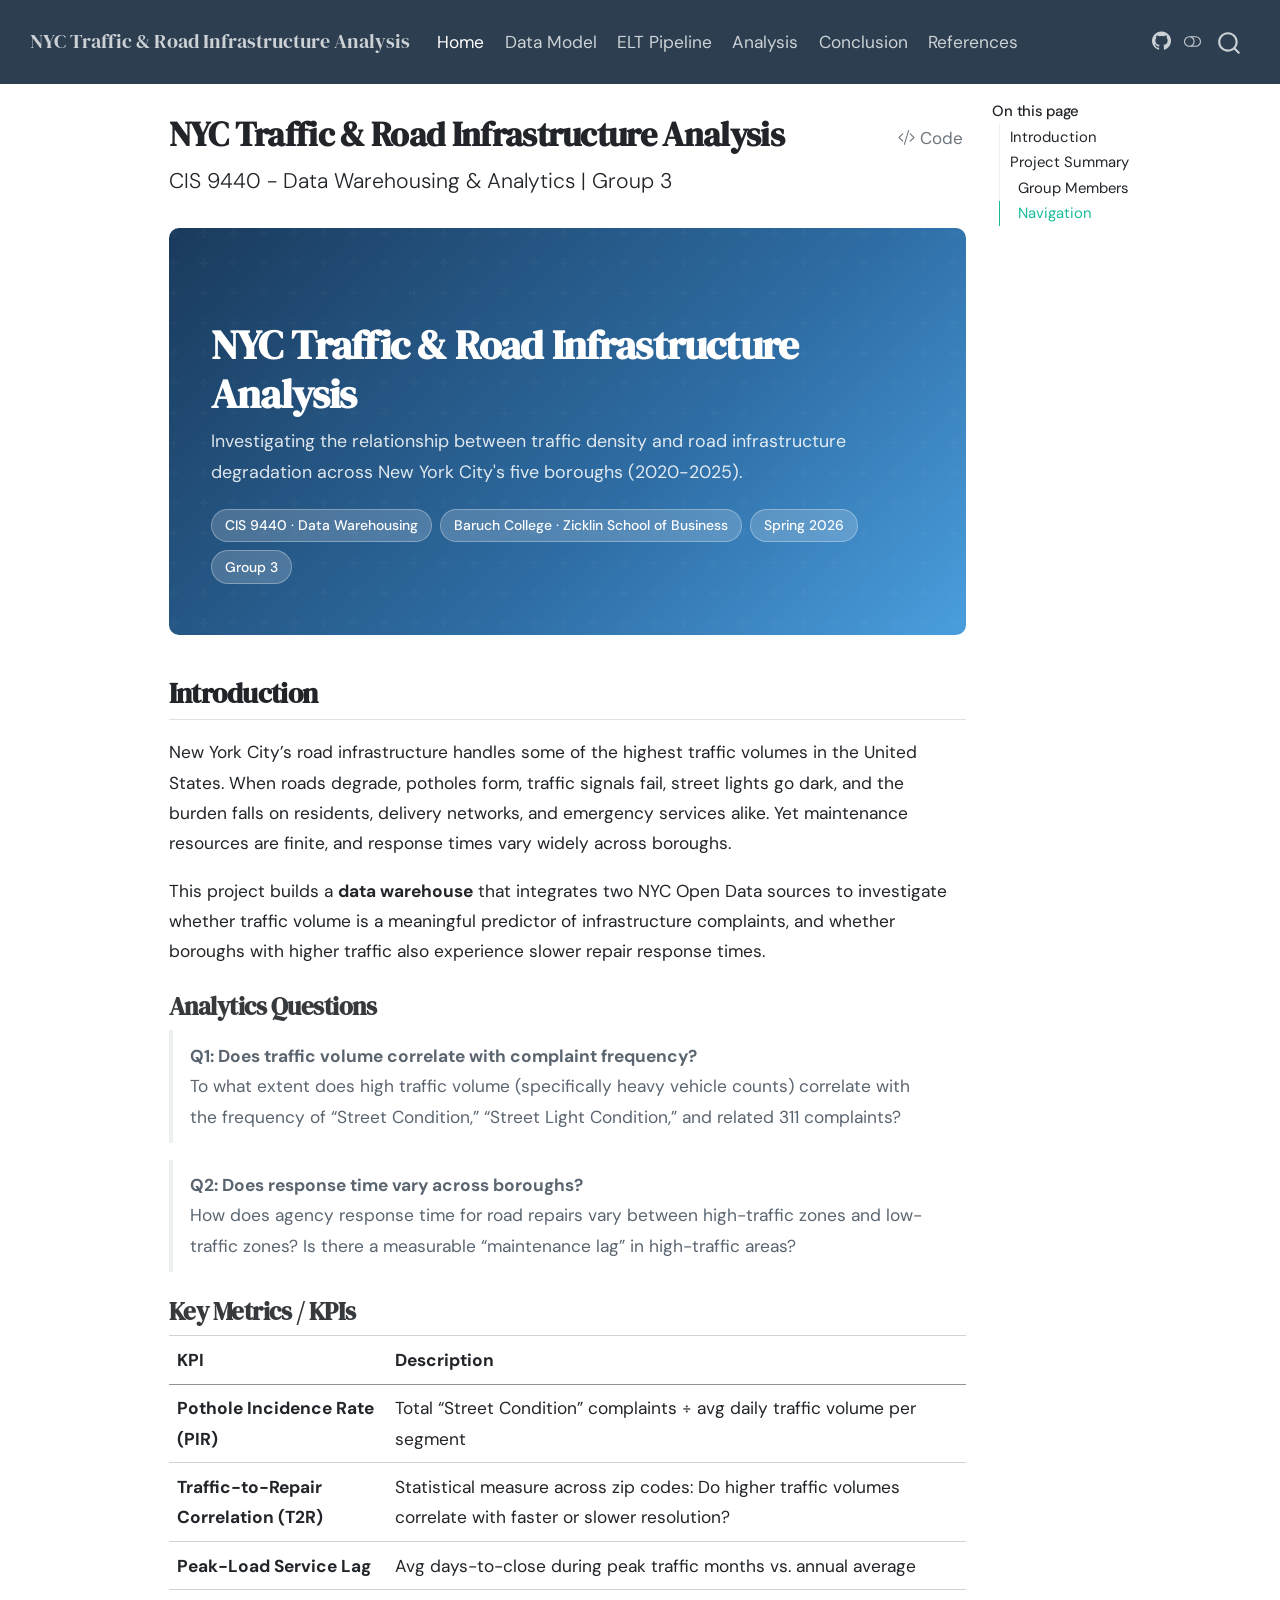
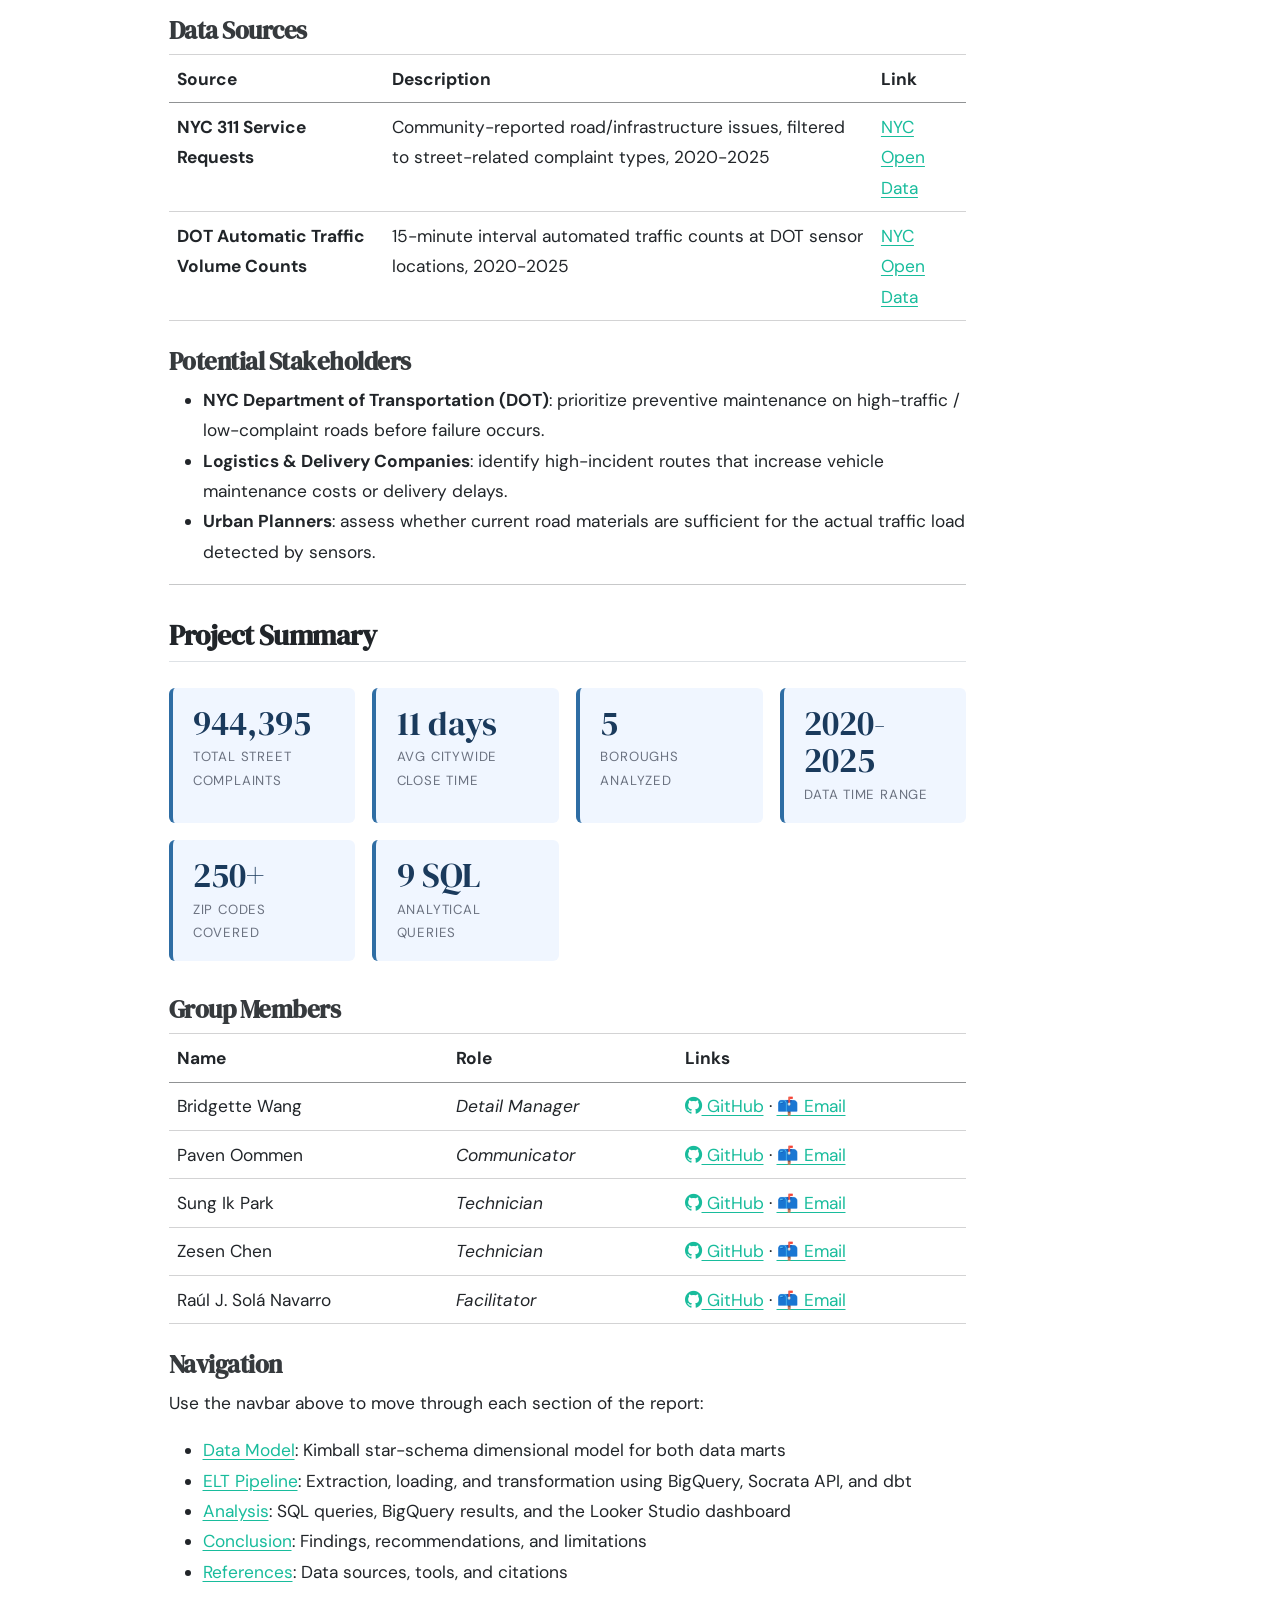
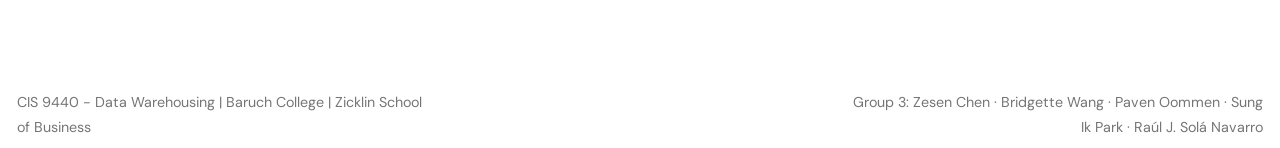
==== commit d9477328: "adding Baruch emails" ====
--- a/docs/index.html
+++ b/docs/index.html
@@ -506,34 +506,34 @@
 <tr class="header">
 <th>Name</th>
 <th>Role</th>
-<th>GitHub</th>
+<th>Links</th>
 </tr>
 </thead>
 <tbody>
 <tr class="odd">
+<td>Bridgette Wang</td>
+<td><em>Detail Manager</em></td>
+<td><a href="https://github.com/wqiaop-glitch"><i class="bi bi-github"></i> GitHub</a> · <a href="mailto:qiaoping.wang10@stu-mail.baruch.cuny.edu">📫 Email</a></td>
+</tr>
+<tr class="even">
+<td>Paven Oommen</td>
+<td><em>Communicator</em></td>
+<td><a href="https://github.com/PAVEN227"><i class="bi bi-github"></i> GitHub</a> · <a href="mailto:paven.oommen55@stu-mail.baruch.cuny.edu">📫 Email</a></td>
+</tr>
+<tr class="odd">
+<td>Sung Ik Park</td>
+<td><em>Technician</em></td>
+<td><a href="https://github.com/sungikpark8263-cloud"><i class="bi bi-github"></i> GitHub</a> · <a href="mailto:sungik.park62@stu-mail.baruch.cuny.edu">📫 Email</a></td>
+</tr>
+<tr class="even">
 <td>Zesen Chen</td>
 <td><em>Technician</em></td>
-<td><a href="https://github.com/ZesenS">See Portfolio</a></td>
-</tr>
-<tr class="even">
-<td>Bridgette Wang</td>
-<td><em>Detail Manager</em></td>
-<td><a href="https://github.com/wqiaop-glitch">See Portfolio</a></td>
-</tr>
-<tr class="odd">
-<td>Paven Oommen</td>
-<td><em>Communicator</em></td>
-<td><a href="https://github.com/PAVEN227">See Portfolio</a></td>
-</tr>
-<tr class="even">
-<td>Sung Ik Park</td>
-<td><em>Technician</em></td>
-<td><a href="https://github.com/RaulSolaNavarro">See Portfolio</a></td>
+<td><a href="https://github.com/ZesenS"><i class="bi bi-github"></i> GitHub</a> · <a href="mailto:zesen.chen37@stu-mail.baruch.cuny.edu">📫 Email</a></td>
 </tr>
 <tr class="odd">
 <td>Raúl J. Solá Navarro</td>
 <td><em>Facilitator</em></td>
-<td><a href="https://github.com/RaulSolaNavarro">See Portfolio</a></td>
+<td><a href="https://github.com/RaulSolaNavarro"><i class="bi bi-github"></i> GitHub</a> · <a href="mailto:raul.solanavarro58@stu-mail.baruch.cuny.edu">📫 Email</a></td>
 </tr>
 </tbody>
 </table>
@@ -1124,13 +1124,13 @@
 <span id="cb1-102"><a href="#cb1-102" aria-hidden="true" tabindex="-1"></a></span>
 <span id="cb1-103"><a href="#cb1-103" aria-hidden="true" tabindex="-1"></a><span class="fu">### Group Members</span></span>
 <span id="cb1-104"><a href="#cb1-104" aria-hidden="true" tabindex="-1"></a></span>
-<span id="cb1-105"><a href="#cb1-105" aria-hidden="true" tabindex="-1"></a><span class="pp">|</span> Name <span class="pp">|</span> Role <span class="pp">|</span> GitHub <span class="pp">|</span></span>
-<span id="cb1-106"><a href="#cb1-106" aria-hidden="true" tabindex="-1"></a><span class="pp">|------|------|--------|</span></span>
-<span id="cb1-107"><a href="#cb1-107" aria-hidden="true" tabindex="-1"></a><span class="pp">|</span> Zesen Chen <span class="pp">|</span> *Technician* <span class="pp">|</span> <span class="co">[</span><span class="ot">See Portfolio</span><span class="co">](https://github.com/ZesenS)</span> <span class="pp">|</span></span>
-<span id="cb1-108"><a href="#cb1-108" aria-hidden="true" tabindex="-1"></a><span class="pp">|</span> Bridgette Wang <span class="pp">|</span> *Detail Manager* <span class="pp">|</span> <span class="co">[</span><span class="ot">See Portfolio</span><span class="co">](https://github.com/wqiaop-glitch)</span> <span class="pp">|</span></span>
-<span id="cb1-109"><a href="#cb1-109" aria-hidden="true" tabindex="-1"></a><span class="pp">|</span> Paven Oommen <span class="pp">|</span> *Communicator* <span class="pp">|</span> <span class="co">[</span><span class="ot">See Portfolio</span><span class="co">](https://github.com/PAVEN227)</span> <span class="pp">|</span></span>
-<span id="cb1-110"><a href="#cb1-110" aria-hidden="true" tabindex="-1"></a><span class="pp">|</span> Sung Ik Park <span class="pp">|</span> *Technician* <span class="pp">|</span> <span class="co">[</span><span class="ot">See Portfolio</span><span class="co">](https://github.com/RaulSolaNavarro)</span> <span class="pp">|</span></span>
-<span id="cb1-111"><a href="#cb1-111" aria-hidden="true" tabindex="-1"></a><span class="pp">|</span> Raúl J. Solá Navarro <span class="pp">|</span> *Facilitator* <span class="pp">|</span> <span class="co">[</span><span class="ot">See Portfolio</span><span class="co">](https://github.com/RaulSolaNavarro)</span> <span class="pp">|</span></span>
+<span id="cb1-105"><a href="#cb1-105" aria-hidden="true" tabindex="-1"></a><span class="pp">|</span> Name <span class="pp">|</span> Role <span class="pp">|</span> Links <span class="pp">|</span></span>
+<span id="cb1-106"><a href="#cb1-106" aria-hidden="true" tabindex="-1"></a><span class="pp">|------|------|-------|</span></span>
+<span id="cb1-107"><a href="#cb1-107" aria-hidden="true" tabindex="-1"></a><span class="pp">|</span> Bridgette Wang <span class="pp">|</span> *Detail Manager* <span class="pp">|</span> <span class="co">[</span><span class="ot">&lt;i class="bi bi-github"&gt;&lt;/i&gt; GitHub</span><span class="co">](https://github.com/wqiaop-glitch)</span> · <span class="co">[</span><span class="ot">📫 Email</span><span class="co">](mailto:qiaoping.wang10@stu-mail.baruch.cuny.edu)</span> <span class="pp">|</span></span>
+<span id="cb1-108"><a href="#cb1-108" aria-hidden="true" tabindex="-1"></a><span class="pp">|</span> Paven Oommen <span class="pp">|</span> *Communicator* <span class="pp">|</span> <span class="co">[</span><span class="ot">&lt;i class="bi bi-github"&gt;&lt;/i&gt; GitHub</span><span class="co">](https://github.com/PAVEN227)</span> · <span class="co">[</span><span class="ot">📫 Email</span><span class="co">](mailto:paven.oommen55@stu-mail.baruch.cuny.edu)</span> <span class="pp">|</span></span>
+<span id="cb1-109"><a href="#cb1-109" aria-hidden="true" tabindex="-1"></a><span class="pp">|</span> Sung Ik Park <span class="pp">|</span> *Technician* <span class="pp">|</span> <span class="co">[</span><span class="ot">&lt;i class="bi bi-github"&gt;&lt;/i&gt; GitHub</span><span class="co">](https://github.com/sungikpark8263-cloud)</span> · <span class="co">[</span><span class="ot">📫 Email</span><span class="co">](mailto:sungik.park62@stu-mail.baruch.cuny.edu)</span> <span class="pp">|</span></span>
+<span id="cb1-110"><a href="#cb1-110" aria-hidden="true" tabindex="-1"></a><span class="pp">|</span> Zesen Chen <span class="pp">|</span> *Technician* <span class="pp">|</span> <span class="co">[</span><span class="ot">&lt;i class="bi bi-github"&gt;&lt;/i&gt; GitHub</span><span class="co">](https://github.com/ZesenS)</span> · <span class="co">[</span><span class="ot">📫 Email</span><span class="co">](mailto:zesen.chen37@stu-mail.baruch.cuny.edu)</span> <span class="pp">|</span></span>
+<span id="cb1-111"><a href="#cb1-111" aria-hidden="true" tabindex="-1"></a><span class="pp">|</span> Raúl J. Solá Navarro <span class="pp">|</span> *Facilitator* <span class="pp">|</span> <span class="co">[</span><span class="ot">&lt;i class="bi bi-github"&gt;&lt;/i&gt; GitHub</span><span class="co">](https://github.com/RaulSolaNavarro)</span> · <span class="co">[</span><span class="ot">📫 Email</span><span class="co">](mailto:raul.solanavarro58@stu-mail.baruch.cuny.edu)</span> <span class="pp">|</span></span>
 <span id="cb1-112"><a href="#cb1-112" aria-hidden="true" tabindex="-1"></a></span>
 <span id="cb1-113"><a href="#cb1-113" aria-hidden="true" tabindex="-1"></a><span class="fu">### Navigation</span></span>
 <span id="cb1-114"><a href="#cb1-114" aria-hidden="true" tabindex="-1"></a></span>
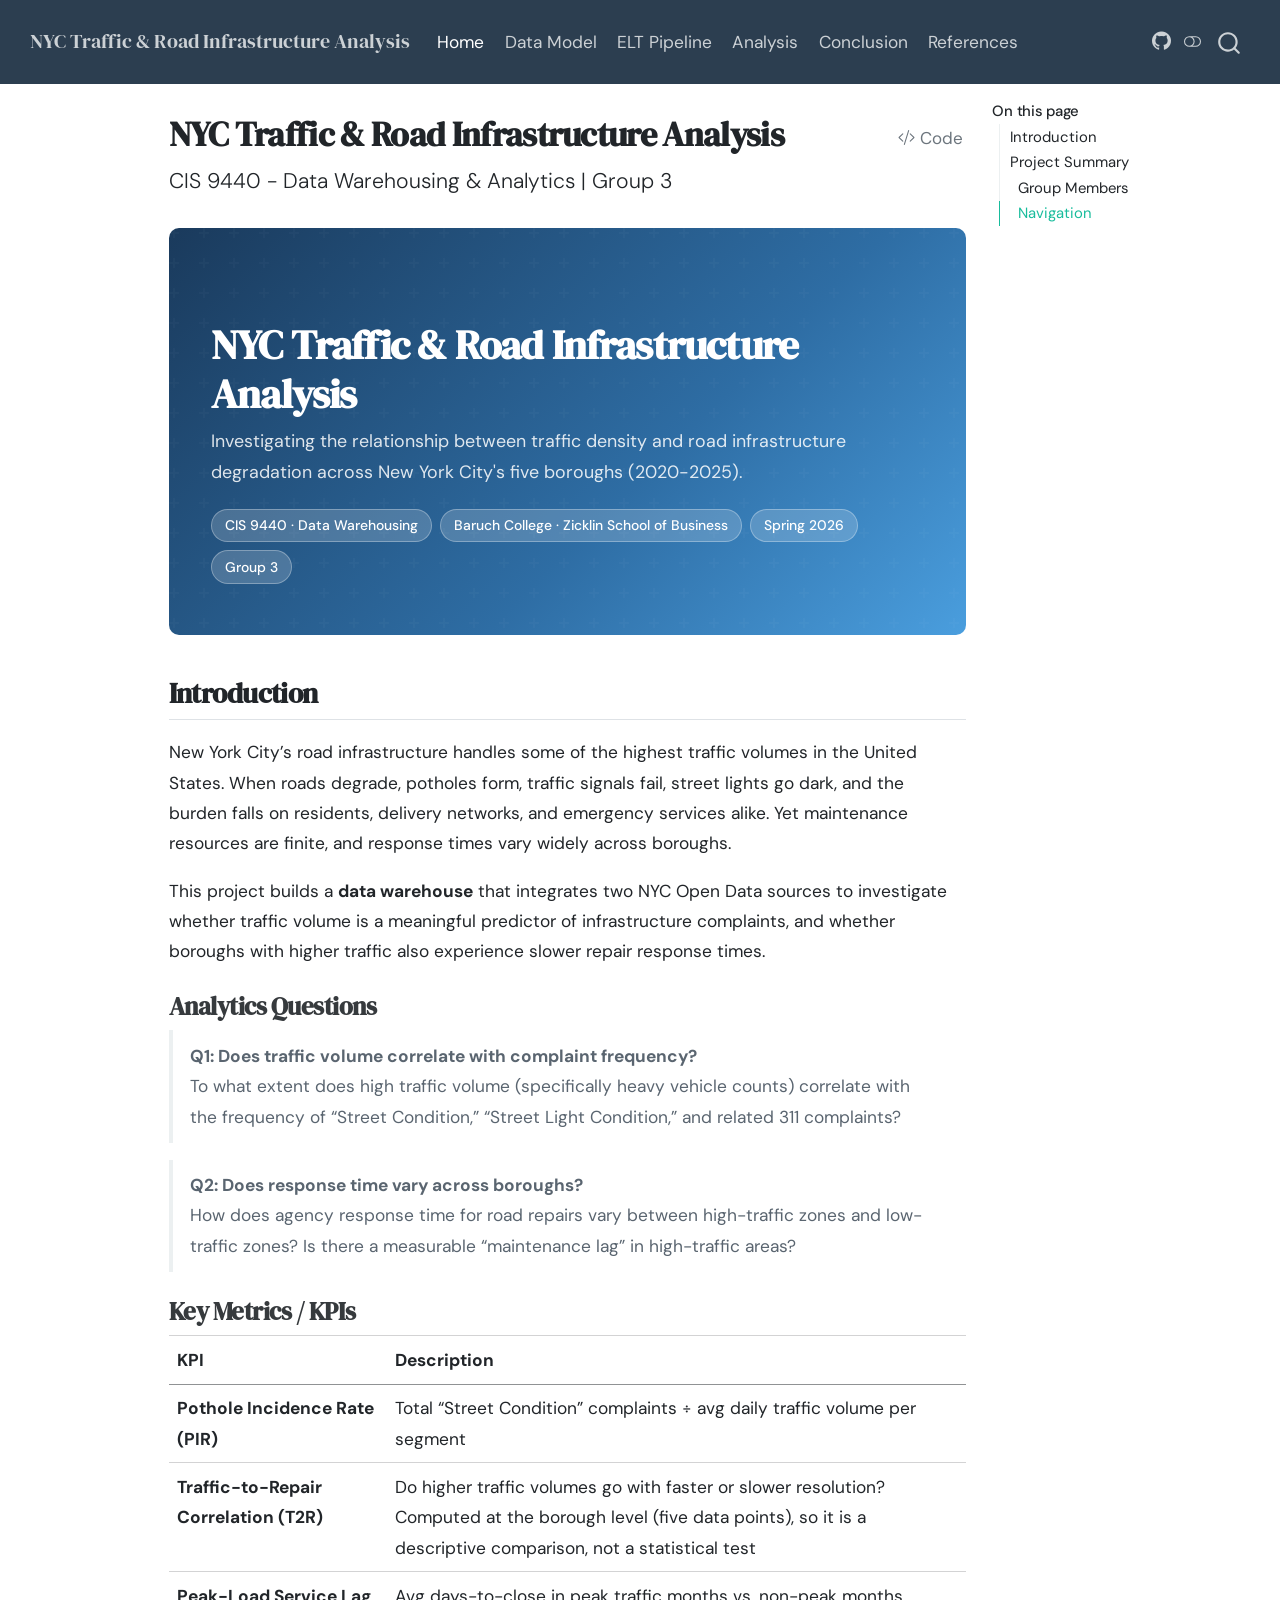
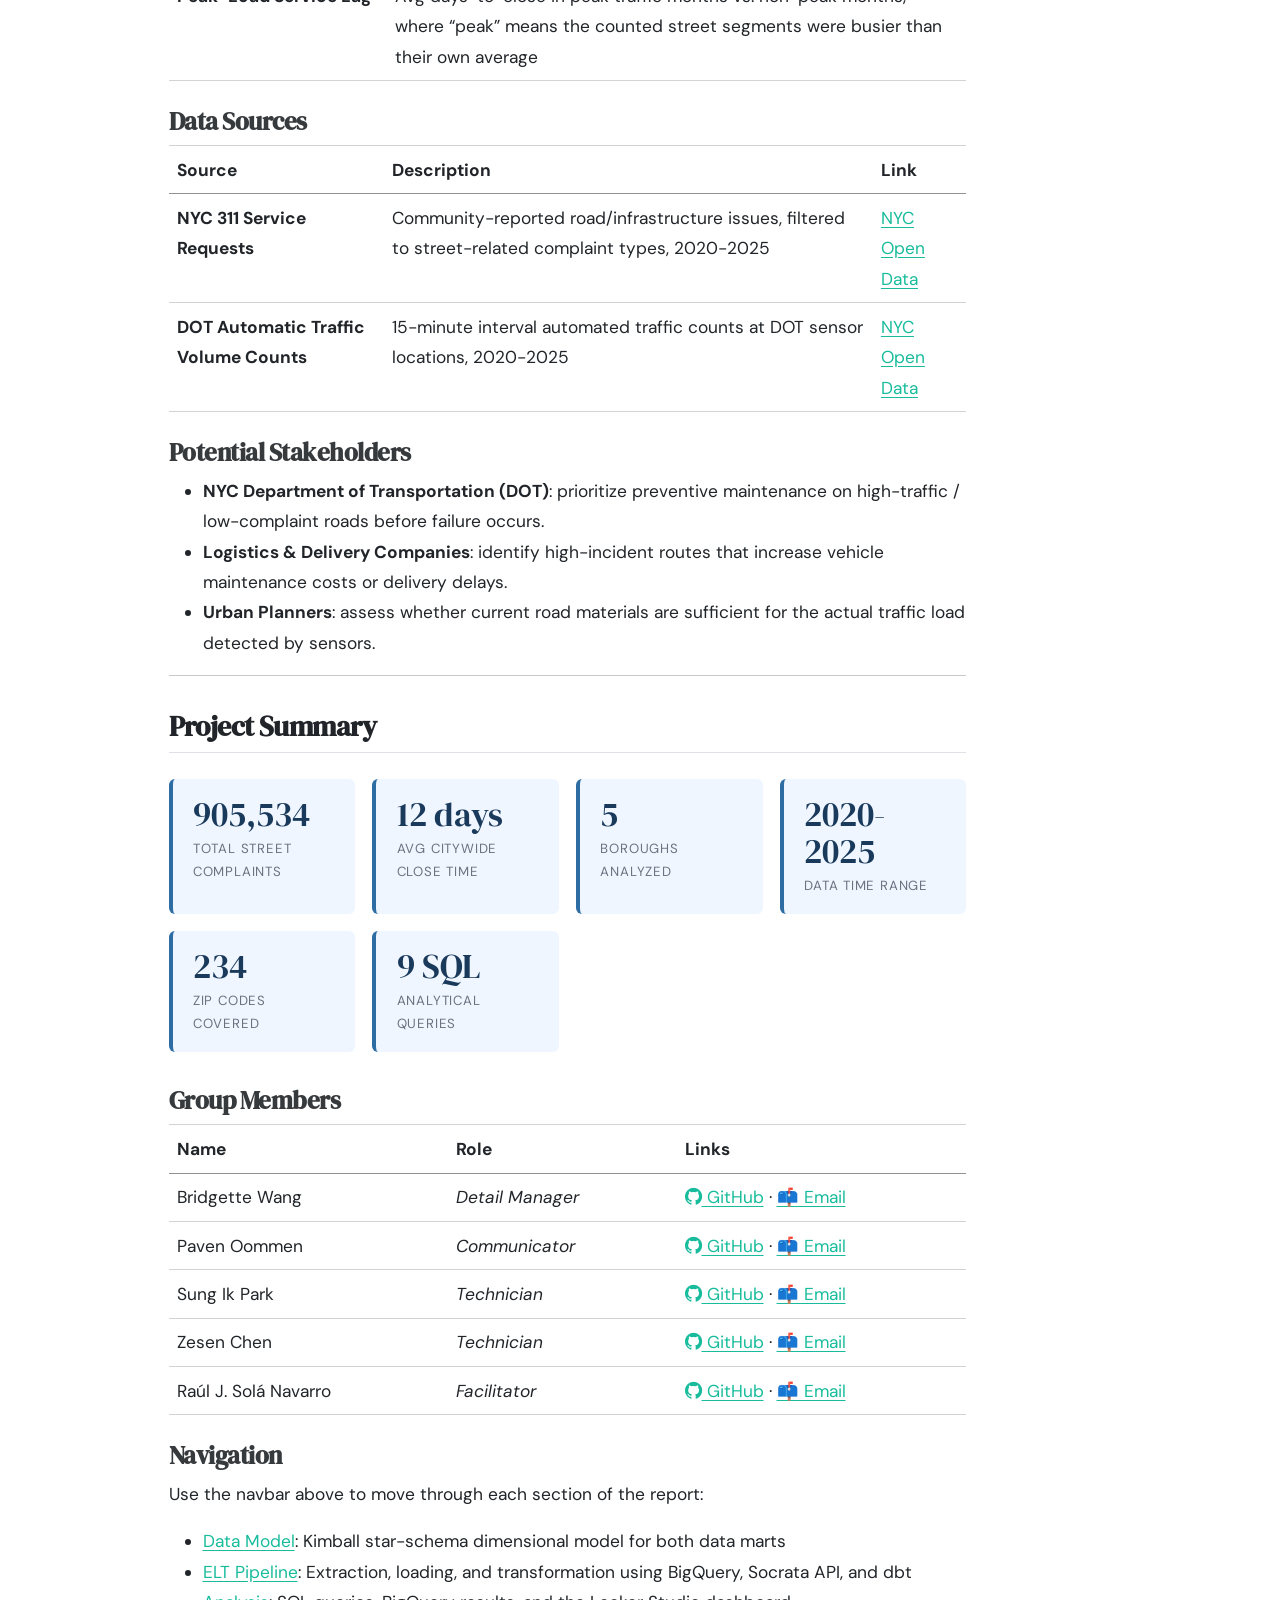
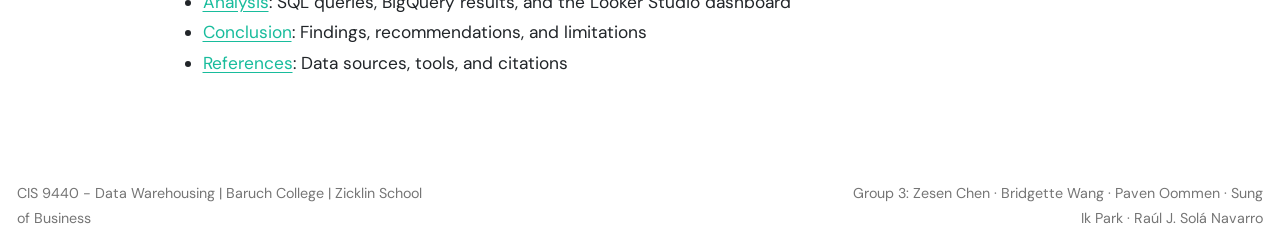
==== commit 6b42932a: "Fix ZIP and traffic grain, scope to 2020-2025, update dashboard and report text" ====
--- a/docs/index.html
+++ b/docs/index.html
@@ -428,11 +428,11 @@
 </tr>
 <tr class="even">
 <td><strong>Traffic-to-Repair Correlation (T2R)</strong></td>
-<td>Statistical measure across zip codes: Do higher traffic volumes correlate with faster or slower resolution?</td>
+<td>Do higher traffic volumes go with faster or slower resolution? Computed at the borough level (five data points), so it is a descriptive comparison, not a statistical test</td>
 </tr>
 <tr class="odd">
 <td><strong>Peak-Load Service Lag</strong></td>
-<td>Avg days-to-close during peak traffic months vs.&nbsp;annual average</td>
+<td>Avg days-to-close in peak traffic months vs.&nbsp;non-peak months, where “peak” means the counted street segments were busier than their own average</td>
 </tr>
 </tbody>
 </table>
@@ -475,11 +475,11 @@
 <h2 class="anchored" data-anchor-id="project-summary">Project Summary</h2>
 <div class="kpi-grid">
   <div class="kpi-card">
-    <div class="kpi-value">944,395</div>
+    <div class="kpi-value">905,534</div>
     <div class="kpi-label">Total street complaints</div>
   </div>
   <div class="kpi-card">
-    <div class="kpi-value">11 days</div>
+    <div class="kpi-value">12 days</div>
     <div class="kpi-label">Avg citywide close time</div>
   </div>
   <div class="kpi-card">
@@ -491,7 +491,7 @@
     <div class="kpi-label">Data time range</div>
   </div>
   <div class="kpi-card">
-    <div class="kpi-value">250+</div>
+    <div class="kpi-value">234</div>
     <div class="kpi-label">ZIP codes covered</div>
   </div>
   <div class="kpi-card">
@@ -1070,8 +1070,8 @@
 <span id="cb1-48"><a href="#cb1-48" aria-hidden="true" tabindex="-1"></a><span class="pp">|</span> KPI <span class="pp">|</span> Description <span class="pp">|</span></span>
 <span id="cb1-49"><a href="#cb1-49" aria-hidden="true" tabindex="-1"></a><span class="pp">|-----|-------------|</span></span>
 <span id="cb1-50"><a href="#cb1-50" aria-hidden="true" tabindex="-1"></a><span class="pp">|</span> **Pothole Incidence Rate (PIR)** <span class="pp">|</span> Total "Street Condition" complaints ÷ avg daily traffic volume per segment <span class="pp">|</span></span>
-<span id="cb1-51"><a href="#cb1-51" aria-hidden="true" tabindex="-1"></a><span class="pp">|</span> **Traffic-to-Repair Correlation (T2R)** <span class="pp">|</span> Statistical measure across zip codes: Do higher traffic volumes correlate with faster or slower resolution? <span class="pp">|</span></span>
-<span id="cb1-52"><a href="#cb1-52" aria-hidden="true" tabindex="-1"></a><span class="pp">|</span> **Peak-Load Service Lag** <span class="pp">|</span> Avg days-to-close during peak traffic months vs. annual average <span class="pp">|</span></span>
+<span id="cb1-51"><a href="#cb1-51" aria-hidden="true" tabindex="-1"></a><span class="pp">|</span> **Traffic-to-Repair Correlation (T2R)** <span class="pp">|</span> Do higher traffic volumes go with faster or slower resolution? Computed at the borough level (five data points), so it is a descriptive comparison, not a statistical test <span class="pp">|</span></span>
+<span id="cb1-52"><a href="#cb1-52" aria-hidden="true" tabindex="-1"></a><span class="pp">|</span> **Peak-Load Service Lag** <span class="pp">|</span> Avg days-to-close in peak traffic months vs. non-peak months, where "peak" means the counted street segments were busier than their own average <span class="pp">|</span></span>
 <span id="cb1-53"><a href="#cb1-53" aria-hidden="true" tabindex="-1"></a></span>
 <span id="cb1-54"><a href="#cb1-54" aria-hidden="true" tabindex="-1"></a><span class="fu">### Data Sources</span></span>
 <span id="cb1-55"><a href="#cb1-55" aria-hidden="true" tabindex="-1"></a></span>
@@ -1096,11 +1096,11 @@
 <span id="cb1-74"><a href="#cb1-74" aria-hidden="true" tabindex="-1"></a><span class="in">```{=html}</span></span>
 <span id="cb1-75"><a href="#cb1-75" aria-hidden="true" tabindex="-1"></a><span class="in">&lt;div class="kpi-grid"&gt;</span></span>
 <span id="cb1-76"><a href="#cb1-76" aria-hidden="true" tabindex="-1"></a><span class="in">  &lt;div class="kpi-card"&gt;</span></span>
-<span id="cb1-77"><a href="#cb1-77" aria-hidden="true" tabindex="-1"></a><span class="in">    &lt;div class="kpi-value"&gt;944,395&lt;/div&gt;</span></span>
+<span id="cb1-77"><a href="#cb1-77" aria-hidden="true" tabindex="-1"></a><span class="in">    &lt;div class="kpi-value"&gt;905,534&lt;/div&gt;</span></span>
 <span id="cb1-78"><a href="#cb1-78" aria-hidden="true" tabindex="-1"></a><span class="in">    &lt;div class="kpi-label"&gt;Total street complaints&lt;/div&gt;</span></span>
 <span id="cb1-79"><a href="#cb1-79" aria-hidden="true" tabindex="-1"></a><span class="in">  &lt;/div&gt;</span></span>
 <span id="cb1-80"><a href="#cb1-80" aria-hidden="true" tabindex="-1"></a><span class="in">  &lt;div class="kpi-card"&gt;</span></span>
-<span id="cb1-81"><a href="#cb1-81" aria-hidden="true" tabindex="-1"></a><span class="in">    &lt;div class="kpi-value"&gt;11 days&lt;/div&gt;</span></span>
+<span id="cb1-81"><a href="#cb1-81" aria-hidden="true" tabindex="-1"></a><span class="in">    &lt;div class="kpi-value"&gt;12 days&lt;/div&gt;</span></span>
 <span id="cb1-82"><a href="#cb1-82" aria-hidden="true" tabindex="-1"></a><span class="in">    &lt;div class="kpi-label"&gt;Avg citywide close time&lt;/div&gt;</span></span>
 <span id="cb1-83"><a href="#cb1-83" aria-hidden="true" tabindex="-1"></a><span class="in">  &lt;/div&gt;</span></span>
 <span id="cb1-84"><a href="#cb1-84" aria-hidden="true" tabindex="-1"></a><span class="in">  &lt;div class="kpi-card"&gt;</span></span>
@@ -1112,7 +1112,7 @@
 <span id="cb1-90"><a href="#cb1-90" aria-hidden="true" tabindex="-1"></a><span class="in">    &lt;div class="kpi-label"&gt;Data time range&lt;/div&gt;</span></span>
 <span id="cb1-91"><a href="#cb1-91" aria-hidden="true" tabindex="-1"></a><span class="in">  &lt;/div&gt;</span></span>
 <span id="cb1-92"><a href="#cb1-92" aria-hidden="true" tabindex="-1"></a><span class="in">  &lt;div class="kpi-card"&gt;</span></span>
-<span id="cb1-93"><a href="#cb1-93" aria-hidden="true" tabindex="-1"></a><span class="in">    &lt;div class="kpi-value"&gt;250+&lt;/div&gt;</span></span>
+<span id="cb1-93"><a href="#cb1-93" aria-hidden="true" tabindex="-1"></a><span class="in">    &lt;div class="kpi-value"&gt;234&lt;/div&gt;</span></span>
 <span id="cb1-94"><a href="#cb1-94" aria-hidden="true" tabindex="-1"></a><span class="in">    &lt;div class="kpi-label"&gt;ZIP codes covered&lt;/div&gt;</span></span>
 <span id="cb1-95"><a href="#cb1-95" aria-hidden="true" tabindex="-1"></a><span class="in">  &lt;/div&gt;</span></span>
 <span id="cb1-96"><a href="#cb1-96" aria-hidden="true" tabindex="-1"></a><span class="in">  &lt;div class="kpi-card"&gt;</span></span>
